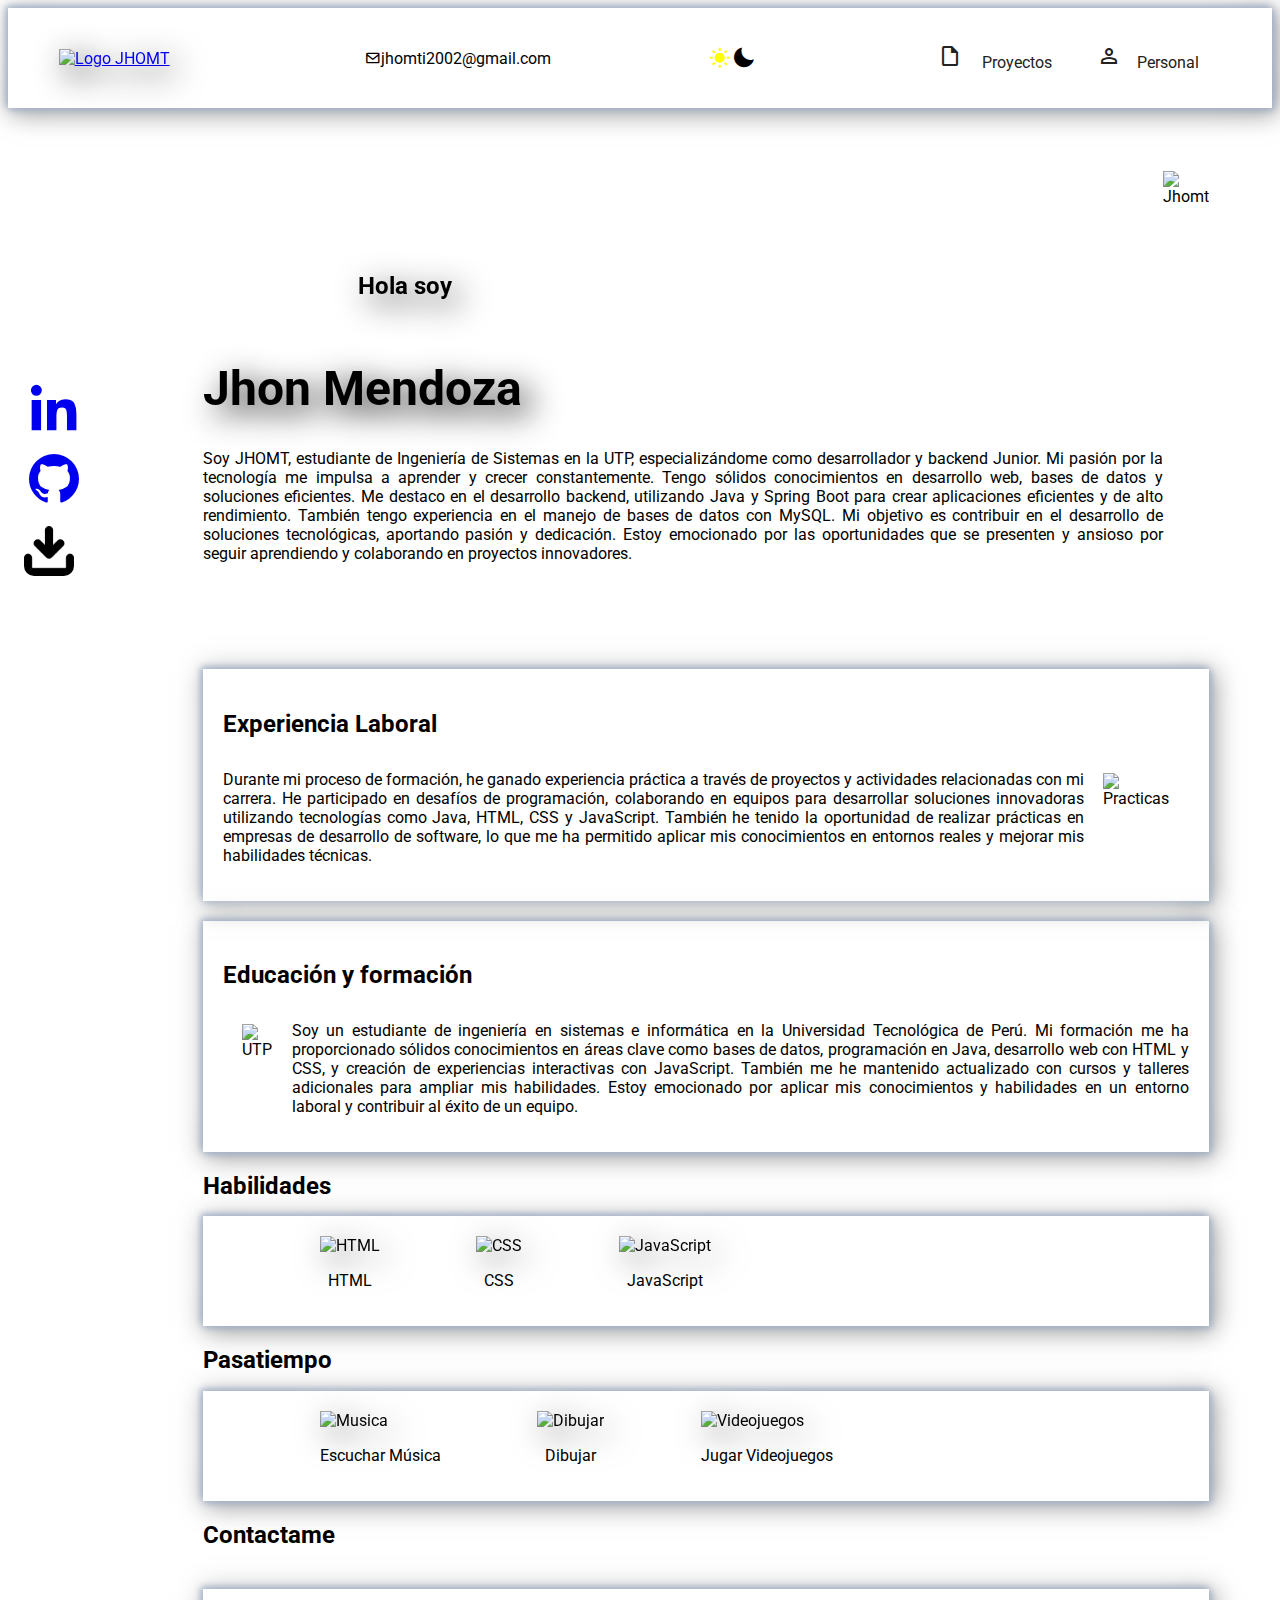
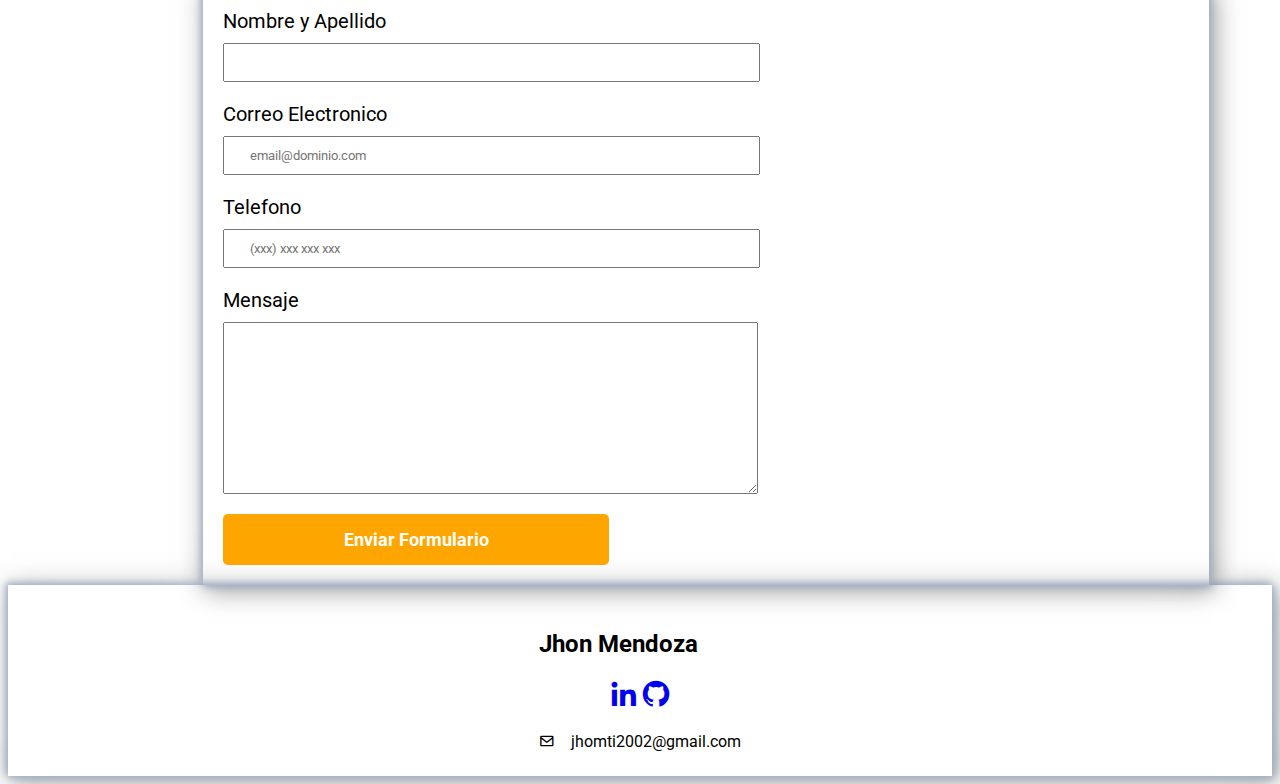
==== Personal.html @ 71b66d08 "mejor boton descarga" ====
<!DOCTYPE html>
<html lang="es">
<head>
    <meta charset="UTF-8">
    <meta http-equiv="X-UA-Compatible" content="IE=edge">
    <meta name="viewport" content="width=device-width, initial-scale=1.0">
    <link rel="stylesheet" href="https://fonts.googleapis.com/css2?family=Material+Symbols+Outlined:opsz,wght,FILL,GRAD@20..48,100..700,0..1,-50..200" />
    <link href='https://unpkg.com/boxicons@2.1.4/css/boxicons.min.css' rel='stylesheet'>
    <link rel="preconnect" href="https://fonts.googleapis.com">
    <link rel="preconnect" href="https://fonts.googleapis.com">
    <link rel="preconnect" href="https://fonts.gstatic.com" crossorigin>
    <link href="https://fonts.googleapis.com/css2?family=Cormorant+Garamond:ital,wght@1,300&family=Dosis:wght@200&family=Foldit&family=Lemonada:wght@300&family=Luxurious+Script&family=Monoton&family=Montez&family=Montserrat:wght@100&family=Nixie+One&family=Nosifer&family=Shrikhand&family=Yeseva+One&display=swap" rel="stylesheet">    <link rel="stylesheet" href="style.css">
    <link rel="stylesheet" href="https://fonts.googleapis.com/css2?family=Material+Symbols+Outlined:opsz,wght,FILL,GRAD@20..48,100..700,0..1,-50..200" />
    <link rel="preconnect" href="https://fonts.googleapis.com">
<link rel="preconnect" href="https://fonts.gstatic.com" crossorigin>
<link href="https://fonts.googleapis.com/css2?family=Roboto:wght@100;300&display=swap" rel="stylesheet">
<link rel="stylesheet" href="estilo.css">
    <title>Informacion personal</title>
</head>
<body>
    <header>
            <nav class="logo_portafolio">
                <a href="index.html"><img src="Imagenes/logo.png" alt="Logo JHOMT" class="logo_principal"></a>
            </nav>
            <nav class="correo_personal">
                <i class='bx bx-envelope'></i>
                <a href="mailto:jhomti2002@gmail.com" class="correo_link">
                    jhomti2002@gmail.com</a>
            </nav>
            <nav class="modo">
                <i class='bx bxs-sun' id="sun"></i>
                <i class='bx bxs-moon active' id="moon"></i>
            </nav>
            <nav class="iconos_iformacion">
                <a href="Proyectos.html" class="proyectos"><p><span class="material-symbols-outlined icono">draft</span> Proyectos</p></a>
                <a href="Personal.html" class="personal">
                        <p><span class="material-symbols-outlined icono">
                        person
                        </span>Personal</p>
                </a>
            </nav>
    </header>
    <main>
        <section class="container1">
            <a href="https://www.linkedin.com/in/jhomt"><i class='bx bxl-linkedin'></i></a>
            <a href="https://github.com/JHOMT"><i class='bx bxl-github' ></i></a>
            <a href="archivos\Curriculum JHON MENDOZA.pdf" download class="descargarCV">
                <img src="Iconos/bandeja-de-descarga.png" alt="descargarCV"  class="descargarCV">
              </a>
        </section>
        <section class="personal1">
            <section class="informacion_entrada">
                <div class="quien_soy">
                    <div class="comment" id="comment">
                        <div class="comment-content">
                            <h2>Hola soy</h2>
                        </div>
                        <div class="comment-triangle"></div>
                    </div>
                    <h1>Jhon Mendoza</h1>
                    <p>
                        Soy JHOMT, estudiante de Ingeniería de Sistemas en la UTP, especializándome como desarrollador y backend Junior. Mi pasión por la tecnología me impulsa a aprender y crecer constantemente. Tengo sólidos conocimientos en desarrollo web, bases de datos y soluciones eficientes. Me destaco en el desarrollo backend, utilizando Java y Spring Boot para crear aplicaciones eficientes y de alto rendimiento. También tengo experiencia en el manejo de bases de datos con MySQL. Mi objetivo es contribuir en el desarrollo de soluciones tecnológicas, aportando pasión y dedicación. Estoy emocionado por las oportunidades que se presenten y ansioso por seguir aprendiendo y colaborando en proyectos innovadores.</p>
                </div>
                <img src="Imagenes/jhomt.png" alt="Jhomt" class="imagen_informacion">
            </section>
            <div class="experiencia">
                <h1>Experiencia Laboral</h1>
                <div class="divExperiencia">
                    <p>Durante mi proceso de formación, he ganado experiencia práctica a través de proyectos y actividades relacionadas con mi carrera. He participado en desafíos de programación, colaborando en equipos para desarrollar soluciones innovadoras utilizando tecnologías como Java, HTML, CSS y JavaScript. También he tenido la oportunidad de realizar prácticas en empresas de desarrollo de software, lo que me ha permitido aplicar mis conocimientos en entornos reales y mejorar mis habilidades técnicas.</p>
                    <img src="Imagenes/R.png" alt="Practicas" class="fotoFormacion">
                </div>
                
            </div>
            <div class="formacion">
                <h1>Educación y formación</h1>
                <div class="divFormacion">
                    <img src="Imagenes/utp.jpg" alt="UTP" class="fotoFormacion">
                    <p>Soy un estudiante de ingeniería en sistemas e informática en la Universidad Tecnológica de Perú. Mi formación me ha proporcionado sólidos conocimientos en áreas clave como bases de datos, programación en Java, desarrollo web con HTML y CSS, y creación de experiencias interactivas con JavaScript. También me he mantenido actualizado con cursos y talleres adicionales para ampliar mis habilidades. Estoy emocionado por aplicar mis conocimientos y habilidades en un entorno laboral y contribuir al éxito de un equipo.</p>
                
                </div>
                
            </div>
            <div class="habilidadI">
                <h1>Habilidades</h1>
                <div class="divhabilidad">
                    <div class="Lenguage">
                        <img src="Iconos/html.png" alt="HTML" class="logos">
                        <p>HTML</p>
                    </div>
                    <div class="Lenguage">
                        <img src="Iconos/css-3.png" alt="CSS" class="logos">
                        <p>CSS</p>
                    </div>
                    <div class="Lenguage">
                        <img src="Iconos/js.png" alt="JavaScript" class="logos">
                        <p>JavaScript</p>
                    </div>
                </div>
            </div>
            <div class="pasatiempos">
                <h1>Pasatiempo</h1>
                <div class="pasatiempoIconos">
                    <div class="Lenguage">
                        <img src="Iconos/musica.png" alt="Musica" class="logos">
                        <p>Escuchar Música</p>
                    </div>
                    <div class="Lenguage">
                        <img src="Iconos/paleta-de-color.png" alt="Dibujar" class="logos">
                        <p>Dibujar</p>
                    </div>
                    <div class="Lenguage">
                        <img src="Iconos/controlador-de-videojuegos.png" alt="Videojuegos" class="logos">
                        <p>Jugar Videojuegos</p>
                    </div>
                </div>
            </div>
            <div>
                <div class="formulario">
                    <h1>Contactame</h1>
                    <form> 
                        <label for="nombreapellido">Nombre y Apellido</label>
                        <input type="text" id="nombreapellido" class="input-padron" required> 
            
                        <label for="correoelectronico">Correo Electronico</label>
                        <input type="email" id="correoelectronico" class="input-padron" required placeholder="email@dominio.com">
            
                        <label for="telefono">Telefono</label>
                        <input type="tel" id="telefono" class="input-padron" required placeholder="(xxx) xxx xxx xxx">
            
                        <label for="mesaje">Mensaje</label>
                        <textarea name="" id="" cols="70" rows="10" id="mesaje" class="input-padron"></textarea required>
            
                        <input type="submit" value="Enviar Formulario" class="enviar">
                    </form>
                </div>
            </div>
        </section>
    </main>
    <footer>
        <div class="footer">
            <h2>Jhon Mendoza</h2>
            <div class="iconos_footer">
                <a href="https://www.linkedin.com/in/jhomt"><i class='bx bxl-linkedin'></i></a>
                <a href="https://github.com/JHOMT"><i class='bx bxl-github' ></i></a>
            </div>
            <div class="correo_personal_footer">
                <i class='bx bx-envelope'></i>
                <a href="mailto:jhomti2002@gmail.com" class="correo_link">
                    jhomti2002@gmail.com</a>
            </div>
        </div>
        </footer>
        <script src="main.js"></script>
</body>
</html>
---- estilo.css ----
*{
    font-family: 'Roboto', sans-serif;
}
:root {
    --fondo-claro: #eef3fa;
    --background-claro: #e0e5ec;
    --gray-claro: #797d7f;
    --color-texto-claro: #000;
  
    --fondo-oscuro: #222222;
    --background-oscuro: #333333;
    --gray-oscuro: #999999;
    --color-texto-oscuro: #fff;

  }

  body {
    background-color: var(--fondo);
    color: var(--color-texto-claro);
  }
  
header{
    display: flex;
    padding: 20px;
    background-color: var(--background);
    justify-content: center;
    align-items: center;
    box-shadow: 2px 2px 7px rgb(163, 177, 198), -2px -2px 7px rgb(163, 177, 198),
    -8px -8px 50px rgba(255, 255, 255, 0.8), 3px 3px 25px rgba(0, 0, 0, 0.6);
}
.logo_portafolio{
    height: 10%;
    width: 10%;
}
.logo_principal{
    height: 60px;
    width: auto;
    filter: drop-shadow(9px 9px 16px rgba(14, 14, 15, 6)) drop-shadow(-9px -9px 16px rgba(255, 255, 255, 0.5));
}
.correo_personal{
    text-decoration: none;
    list-style: none;
    display: flex;
    height: 100%;
    width: 30%;
    
}
.correo_personal .bx{
    margin: auto;
    margin-left: 50%;
}
.correo_link, .bx {
    color: var(--color-texto);
    text-decoration: none;
    transition: color 0.3s ease-in-out;
  }
  
  .correo_link:hover , .bx:hover {
    color: var(--color-texto-hover);
  }
  
.modo{
    text-align: center;
    display: flex;
    width: 30%;
    justify-content: center;
    align-items: center;
    height: 100%;
    font-size: 200%;
}
.modo .bx {
    font-size: 24px;
    cursor: pointer;
  }
  
.modo .bx.bxs-sun {
    color: yellow;
}
  
  .modo .bx.bxs-moon {
    color: #000;
  }

  
  body.fondo-oscuro {
    --fondo: var(--fondo-oscuro);
    --fondo-contenedor: var(--fondo-claro);
    --background: var(--background-oscuro);
    --gray: var(--gray-oscuro);
    --color-texto: var(--color-texto-oscuro);
    color: var(--color-texto-oscuro);
}
  
  body.fondo-claro {
    --fondo: var(--fondo-claro);
    --fondo-contenedor: var(--fondo-oscuro);
    --background: var(--background-claro);
    --gray: var(--gray-claro);
    --color-texto: var(--color-texto-claro);
    color: var(--color-texto-claro);
  }
.iconos_iformacion{
    width: 25%;
    height: 100%;
    display: flex;
    justify-content: center;
    align-items: center;
}
.personal{
    text-decoration: none;
    color: var(--fondo-oscuro);
    margin: auto;
}
.proyectos{
    text-decoration: none;
    margin-right: 4px;
    color: var(--fondo-oscuro);
    margin: auto;
}
p a{
    display: flex;
    margin-right: 3rem;
    margin: auto;
}
.iconos_iformacion span{
    justify-content: center;
    align-items: center;
}
.iconos_iformacion .material-symbols-outlined{
    margin-right: 1rem;
}
main{
    display: flex;
}
.container1{
    align-items: center;
    justify-content: center;
    display: flexbox;
    width: 10%;
    font-size: 60px;
    padding-top: 30vh;
    margin-left: 1rem;
}
.bx{
    color: var(--fondo-contenedor);
}
.descargarCV{
    background-color: var(--fondo-contenedor);
    cursor: pointer;
    justify-content: center;
    height: 50px;
    border-radius: 10px;
}
.container2{
    display: block;
    padding-left: 5%;
}
.informacion_entrada{
    display: flex;
    height: 25%;
    justify-content: center;
    align-items: center;
    
}
.quien_soy {
    animation: initialAnimation 2s ease-in-out;
  }
  
  @keyframes initialAnimation {
    0% {
      opacity: 0;
    }
    100% {
      opacity: 1;
    }
  }
  .comment {
    position: relative;
    width: 40%;
    padding: 10px;
    background-color: var(--fondo-contenedor);
    border-radius: 5px;
    color: var(--background);
    animation: initialAnimation 4s ease-in-out;
  }
  
  .comment-content {
    margin-bottom: 10px;
    align-items: center;
    display: flex;
    justify-content: center;
    filter: drop-shadow(9px 9px 16px rgba(14, 14, 15, 6)) drop-shadow(-9px -9px 16px rgba(255, 255, 255, 0.5));
  }
  
.comment-triangle {
  position: absolute;
  top: 100%;
  left: 50%;
  transform: translateX(-50%);
  height: 0;
  border-left: 10px solid transparent;
  border-right: 10px solid transparent;
  filter: drop-shadow(9px 9px 16px rgba(14, 14, 15, 6)) drop-shadow(-9px -9px 16px rgba(255, 255, 255, 0.5));
  border-top: 10px solid var(--fondo-contenedor);
}


    h1 {
    margin-top: 20px;
    font-size: 24px;
    color: var(--color-titulo);
  }
  
  p {
    font-size: 16px;
    color: var(--color-texto);
  }
  
.quien_soy h1{
    font-size: 300%;
    filter: drop-shadow(9px 9px 16px rgba(14, 14, 15, 6)) drop-shadow(-9px -9px 16px rgba(255, 255, 255, 0.5));
}
.parrafoC2{
    text-align:  justify;
    justify-content: center;
    align-items: center;
}
.imagen_informacion{
    height: 100%;
}
.imagen_informacion img{
    height: 100%;
    top: -5px;
    bottom: -5px;
    left: -5px;
    right: -5px;
    z-index: -1;
    filter: drop-shadow(9px 9px 16px rgba(14, 14, 15, 0.6)) drop-shadow(-9px -9px 16px rgba(255, 255, 255, 0.5));
}
.habilidades{
    display: block;
    width: 93%;
    height: 27%;
    padding: 3%;
    box-shadow: 2px 2px 7px rgb(163, 177, 198), -2px -2px 7px rgb(163, 177, 198),
    -8px -8px 50px rgba(255, 255, 255, 0.8), 3px 3px 25px rgba(0, 0, 0, 0.6);
}
.titulo_habilidades{
    font-size: 200%;
    margin-left: 3% ;
    filter: drop-shadow(9px 9px 16px rgba(14, 14, 15, 10)) drop-shadow(-9px -9px 16px rgba(255, 255, 255, 0.5));
}
.habilidades_2{
    display: flex;
    margin: 2%;
    width: 97%;
    height: 70%;
    align-items: center;
    justify-content: center;
    text-align: center;
}
.habiliades_img{
    height: 100%;
}
.habiliades_img img{
    height: 100%;
    filter: drop-shadow(9px 9px 16px rgba(14, 14, 15, 8)) drop-shadow(-9px -9px 16px rgba(255, 255, 255, 0.5));
}
.informacion_personal{
    width: 100%;
    display: flex;
    justify-content: center;
    align-items: center;
}
.informacion_vida{
    width: 60%;
    height: 80%;
    display: flex;
    justify-content: center;
    align-items: center;
    box-shadow: 2px 2px 7px rgb(163, 177, 198), -2px -2px 7px rgb(163, 177, 198),
    -8px -8px 50px rgba(255, 255, 255, 0.8), 3px 3px 25px rgba(0, 0, 0, 0.6);
    margin: 20px;
    border-radius: 24px;
    border: 0px solid #000;
    padding: 3%;
}
.informacion_imagen{
    width: 30%;
}

.informacion{
    height: 100%;
    margin: 2%;
    font-size: 50%;
    justify-content: center;
}
.proyectos{
    display: block;
}
.proyectos2{
    width: 78%;
    overflow-y: auto;
    height: 50vh;
    display: flex;
    justify-content: space-between;
    box-shadow: 2px 2px 7px rgb(163, 177, 198), -2px -2px 7px rgb(163, 177, 198),
    -8px -8px 50px rgba(255, 255, 255, 0.8), 3px 3px 25px rgba(0, 0, 0, 0.6);
}
.proyectos h1{
    font-size: 200%;
    font-weight: bold;
    filter: drop-shadow(9px 9px 16px rgba(14, 14, 15, 7)) drop-shadow(-9px -9px 16px rgba(255, 255, 255, 0.5));
}
.contenedor_proyectos{
    flex-basis: calc(50% - 10px);
    margin-bottom: 20px;
    margin-right: 20px;
}
.imagenes_proyectos{
    margin-bottom: 10px;
}
.proyectos2 img {
    width: 100%;
    border-radius: 5px;
}
footer{
    margin-top: 3%;
    display: flex;
    padding: 2%;
    justify-content: center;
    align-items: center;
    box-shadow: 2px 2px 7px rgb(163, 177, 198), -2px -2px 7px rgb(163, 177, 198),
    -8px -8px 50px rgba(255, 255, 255, 0.8), 3px 3px 25px rgba(0, 0, 0, 0.6);
}
.footer{
    display: block;
}
.iconos_footer{
    display: flex;
    justify-content: center;
    font-size: 200%;
}
.correo_personal_footer{
    margin-top: 1rem;
    display: flex;
}
.correo_personal_footer .bx{
    margin: auto;
    margin-right: 1rem;
}
/* Personal*/
.personal1{
    width: 87%;
    padding: 5%;
}
.habilidad1{
    display: block;
    align-items: center;
    justify-content: center;
    box-shadow: 2px 2px 7px rgb(163, 177, 198), -2px -2px 7px rgb(163, 177, 198),
    -8px -8px 50px rgba(255, 255, 255, 0.8), 3px 3px 25px rgba(0, 0, 0, 0.6);
}
.divhabilidad{
    height: 10%;
    display: flex;
    box-shadow: 2px 2px 7px rgb(163, 177, 198), -2px -2px 7px rgb(163, 177, 198),
    -8px -8px 50px rgba(255, 255, 255, 0.8), 3px 3px 25px rgba(0, 0, 0, 0.6);
    padding: 2%;
}
.Lenguage{
    align-items: center;
    justify-content: center;
    display: block;
    text-align: justify;
    margin-left: 10%;
}
.Lenguage p{
    text-align: center;
}
.pasatiempoIconos{
    display: flex;
    box-shadow: 2px 2px 7px rgb(163, 177, 198), -2px -2px 7px rgb(163, 177, 198),
    -8px -8px 50px rgba(255, 255, 255, 0.8), 3px 3px 25px rgba(0, 0, 0, 0.6);
    padding: 2%;
}
.logos{
    height: 100px;
    filter: drop-shadow(9px 9px 16px rgba(14, 14, 15, 0.6)) drop-shadow(-9px -9px 16px rgba(255, 255, 255, 0.5));
}
form{
    margin: 40px 0;
    box-shadow: 2px 2px 7px rgb(163, 177, 198), -2px -2px 7px rgb(163, 177, 198),
    -8px -8px 50px rgba(255, 255, 255, 0.8), 3px 3px 25px rgba(0, 0, 0, 0.6);
    padding: 2%;
}
form label, form legend{
    display: block;
    font-size: 20px;
    margin: 0 0 10px;
}
.input-padron{
    display: block;
    margin: 0 0 20px;
    padding: 10px 25px;
    width: 50%;
}
.checkbox{
    margin: 20px 0;
}
.enviar{
    width: 40%;
    padding: 15px 0;
    font-size: 18px;
    font-weight: bold;
    color: white;
    background: orange;
    border: none;
    border-radius: 5px;
    transition: 1s all;
    cursor: pointer;
}
.enviar:hover{
    background: darkorange;
    transform: scale(1,1.2);
}
.fotoFormacion{
    height: 70px;
    margin: 2%;
}
.formacion, .experiencia{
    display: block;
    box-shadow: 2px 2px 7px rgb(163, 177, 198), -2px -2px 7px rgb(163, 177, 198),
    -8px -8px 50px rgba(255, 255, 255, 0.8), 3px 3px 25px rgba(0, 0, 0, 0.6);
    padding: 2%;
    margin-top: 2%;
}
.divFormacion, .divExperiencia{
    display: flex;
}
/* Proyectos*/
.fotos{
    display: flex;
    box-shadow: 2px 2px 7px rgb(163, 177, 198), -2px -2px 7px rgb(163, 177, 198),
    -8px -8px 50px rgba(255, 255, 255, 0.8), 3px 3px 25px rgba(0, 0, 0, 0.6);
    padding: 2%;
}
.Frontend h1, .backend h1{
    margin: 5%;
}
.divProyeto{
    width: auto;
    height: auto;
    margin-right: 5%;
    text-align: center;
    justify-content: center;
    border: 2px solid black;
    border-radius: 10px;
    padding: 10px;
}
.divProyeto:hover{
    background-color: rgba(255, 0, 0, 0.267);
}
p{
    text-align: justify;
    text-justify: inter-word;
}
.fotos div{
    width: 100%;
}
.fotoproyecto{
    width: 70%;
}

@media screen and (max-width: 680px) { 
    * {
        box-sizing: border-box;
        margin: 0;
        padding: 0;
    }
    .container2,
    .informacion_entrada,
    .habilidades,
    .informacion_personal,
    .proyectos,
    .habilidades_2,
    .habiliades_img,
    .contenedor_proyectos {
        display: flex;
        flex-direction: column;
        font-size: 10px;
    } 
    header{
        width: 100%;
        font-size: 2px;
        margin: 0;
        display: flex;
    }
    .logo_principal{
        height: 35px;
    }
    .correo_personal{
        text-decoration: none;
        list-style: none;
        display: flex;
        font-size: 1px;
        width: 200px;
        margin-left: 2%;
    }
    .correo_personal .bx, .correo_personal a{
        margin: auto;
        font-size: 10px;
    }
    #sun, #moon{
        font-size: 12px;
    }
    .iconos_iformacion{
        width: 200px;
        margin: auto;
    }
    .personal{
        display: flex;
        font-size: 5px;
    }
    .personal1{
        display: block;
    }
    .proyectos{
        font-size: 5px;
    }
    a p{
        display: flex;
        font-size: 6px;
        margin-right: 0px;
    }
    p span{
        margin-right: 0px;
    }
    .icono{
        font-size: 10px;
        margin-right: 0px;
    }
    body {
        display: flex;
        flex-direction: column;
        min-height: 100vh;
    }
      
      .container1,
      .container2 {
        width: 100%;
        max-width: 100%;
        padding: 10px;
      }
      .parrafoC2{
        text-align:  justify;
        justify-content: center;
        align-items: center;
    }
      .informacion_entrada,
      .habilidades,
      .informacion_personal,
      .proyectos {
        width: 100%;
      }
      
      .habilidades_2 {
        display: flex;
        flex-direction: column;
        gap: 20px;
      }
      
      .habiliades_img {
        width: 100%;
      }
      
      .informacion_vida {
        display: flex;
        flex-direction: column;
        gap: 20px;
      }
      
      .proyectos2 {
        display: flex;
        flex-wrap: wrap;
        justify-content: space-between;
        gap: 20px;
      }
      
      .contenedor_proyectos {
        flex-basis: calc(33.33% - 20px);
      }
      
      .iconos_footer {
        gap: 10px;
      }
      .container1{
        margin: 0px;
        width: 50px;height: auto;
    }
    .container2{
        width: 87%;
        height: 80%;
    }
    .informacion_entrada{
        height: 20%;
    }
    .quien_soy{
        margin-top: 0rem;
    }
    .comment{
        margin-top: 0px;
        width: auto;
    }

    .quien_soy h1{
        font-size: 30px;
        text-align: center;
    }
    .quien_soy p{
        font-size: 15px;
        margin-top: 3%;

    }
    .imagen_informacion {
        height: 300px;
    }
    .habilidades{
        font-size: 10px;
        padding: 5px;
        pointer-events: none;
        height: auto;

    }
    .backend p, .frotend p{
        font-size: 10px;
        pointer-events: auto;
    }
    .backend h2, .frotend h2{
        text-align: center;
        margin-bottom: 2%;
        margin-top: 5%;
    }
    .habiliades_img{
        height: 50%;
        justify-content: center;
        align-items: center;
    }
    .habiliades_img img{
        height: auto;
        width: 60%;
    }
    .informacion_vida{
        width: 95%;
        height: auto;
    }
    .personalInfo{
        font-size: 250%;
    }
      .logo_principal,
      .bx {
        font-size: 20px;
      }
    .proyectos{
        margin-top: 0px;
        height: auto;
    }
    .proyectos h1{
        font-size:40px;
        margin-bottom: 2%;
        text-align: center;
    }
    .proyectos2{
        width: 100%;
        height: 100px;
        padding-left: 10%;
    }
    .imagenes_proyectos img{
        width:250px;
    }
    footer{
        margin-top: 0px;
    }
    .divhabilidad, .pasatiempoIconos{
        display: flex;
        justify-content: center;
        align-items: center;
    }
    .Lenguage{
        align-items: center;
        justify-content: center;
        text-align: center;
        margin-top: 5%;
    }
    .logos{
        height: 20px;
    }
    .enviar{
        width: 100%;
    }
    .input-padron{
        width: 100%;
    }
    /*proyectos */
    .fotos{
        display: block;
        align-items: center;
        justify-content: center;
    }
    .divProyeto{
        margin-top: 7%;
    }
    .experiencia, .formacion{
        display: block;
        align-items: center;
    }
    .divExperiencia, .divFormacion{
        display: block;
        align-items: center;
        justify-content: center;
    }
    .personal1{
        height: 80%;
    }
    .imagenInformacion{
        height: 15%;
    }
    .descargarCV{
        height: 10;
        cursor: pointer;
        height: 1%;
    }
}
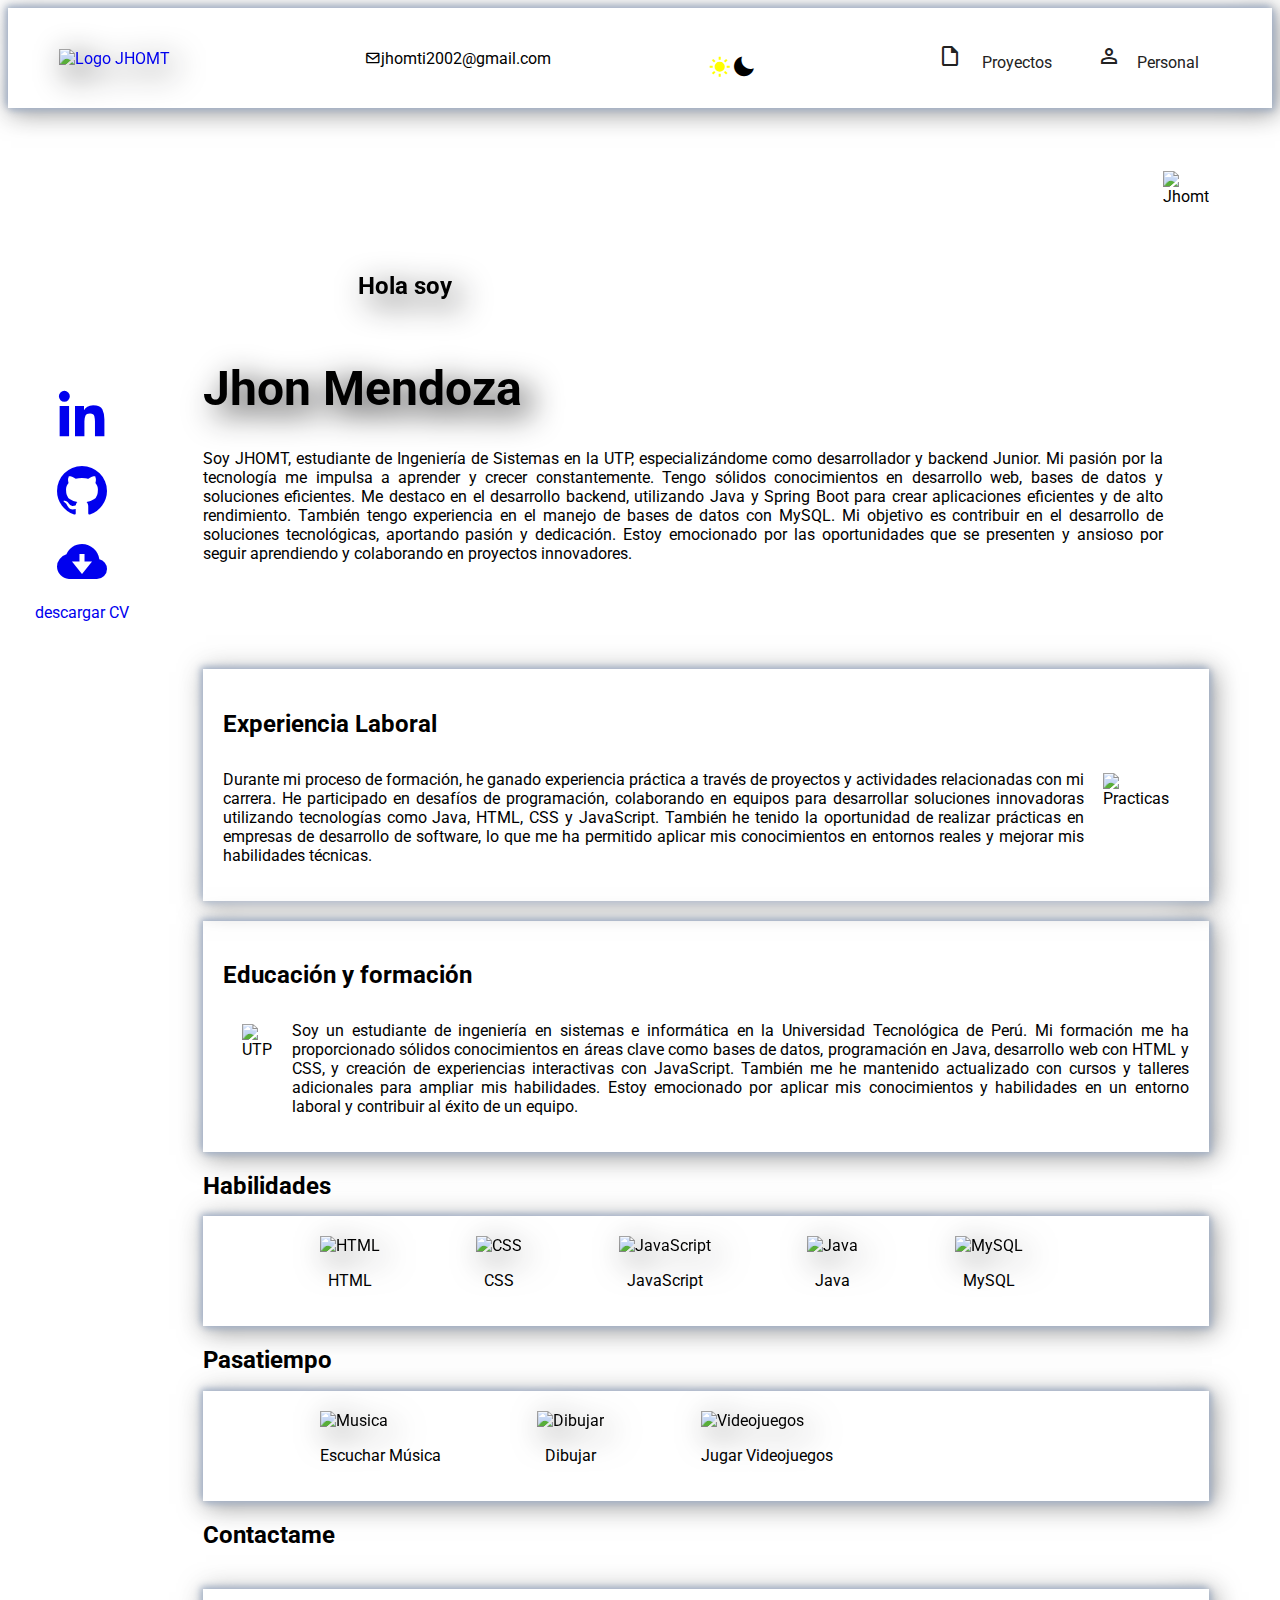
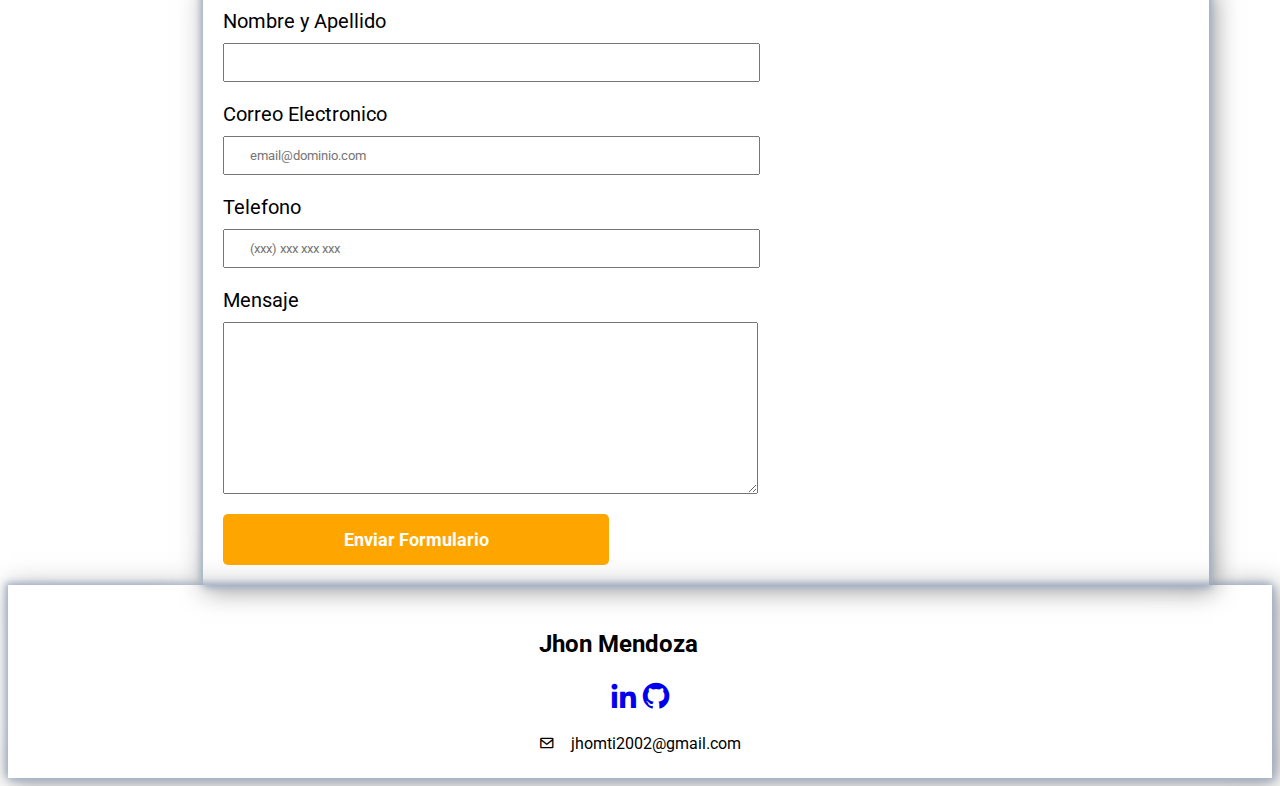
==== commit e2bf10ad: ".ordenamiento de coodigo y mejoramiento de botones" ====
--- a/Personal.html
+++ b/Personal.html
@@ -24,8 +24,7 @@
             </nav>
             <nav class="correo_personal">
                 <i class='bx bx-envelope'></i>
-                <a href="mailto:jhomti2002@gmail.com" class="correo_link">
-                    jhomti2002@gmail.com</a>
+                <a href="mailto:jhomti2002@gmail.com" class="correo_link">jhomti2002@gmail.com</a>
             </nav>
             <nav class="modo">
                 <i class='bx bxs-sun' id="sun"></i>
@@ -44,9 +43,12 @@
         <section class="container1">
             <a href="https://www.linkedin.com/in/jhomt"><i class='bx bxl-linkedin'></i></a>
             <a href="https://github.com/JHOMT"><i class='bx bxl-github' ></i></a>
-            <a href="archivos\Curriculum JHON MENDOZA.pdf" download class="descargarCV">
-                <img src="Iconos/bandeja-de-descarga.png" alt="descargarCV"  class="descargarCV">
-              </a>
+            <a href="archivos\Curriculum JHON MENDOZA.pdf" download>
+                <div class="cv">
+                    <i class='bx bxs-cloud-download' ></i>
+                    <p>descargar CV</p>
+                </div>
+            </a>
         </section>
         <section class="personal1">
             <section class="informacion_entrada">
@@ -76,9 +78,7 @@
                 <div class="divFormacion">
                     <img src="Imagenes/utp.jpg" alt="UTP" class="fotoFormacion">
                     <p>Soy un estudiante de ingeniería en sistemas e informática en la Universidad Tecnológica de Perú. Mi formación me ha proporcionado sólidos conocimientos en áreas clave como bases de datos, programación en Java, desarrollo web con HTML y CSS, y creación de experiencias interactivas con JavaScript. También me he mantenido actualizado con cursos y talleres adicionales para ampliar mis habilidades. Estoy emocionado por aplicar mis conocimientos y habilidades en un entorno laboral y contribuir al éxito de un equipo.</p>
-                
                 </div>
-                
             </div>
             <div class="habilidadI">
                 <h1>Habilidades</h1>
@@ -94,6 +94,14 @@
                     <div class="Lenguage">
                         <img src="Iconos/js.png" alt="JavaScript" class="logos">
                         <p>JavaScript</p>
+                    </div>
+                    <div class="Lenguage">
+                        <img src="Iconos/java.png" alt="Java" class="logos">
+                        <p>Java</p>
+                    </div>
+                    <div class="Lenguage">
+                        <img src="Iconos/mysql.png" alt="MySQL" class="logos">
+                        <p>MySQL</p>
                     </div>
                 </div>
             </div>
@@ -119,17 +127,13 @@
                     <h1>Contactame</h1>
                     <form> 
                         <label for="nombreapellido">Nombre y Apellido</label>
-                        <input type="text" id="nombreapellido" class="input-padron" required> 
-            
+                        <input type="text" id="nombreapellido" class="input-padron" required>
                         <label for="correoelectronico">Correo Electronico</label>
                         <input type="email" id="correoelectronico" class="input-padron" required placeholder="email@dominio.com">
-            
                         <label for="telefono">Telefono</label>
                         <input type="tel" id="telefono" class="input-padron" required placeholder="(xxx) xxx xxx xxx">
-            
                         <label for="mesaje">Mensaje</label>
                         <textarea name="" id="" cols="70" rows="10" id="mesaje" class="input-padron"></textarea required>
-            
                         <input type="submit" value="Enviar Formulario" class="enviar">
                     </form>
                 </div>
--- a/estilo.css
+++ b/estilo.css
@@ -6,19 +6,15 @@
     --background-claro: #e0e5ec;
     --gray-claro: #797d7f;
     --color-texto-claro: #000;
-  
     --fondo-oscuro: #222222;
     --background-oscuro: #333333;
     --gray-oscuro: #999999;
     --color-texto-oscuro: #fff;
-
-  }
-
-  body {
+}
+body {
     background-color: var(--fondo);
     color: var(--color-texto-claro);
-  }
-  
+}
 header{
     display: flex;
     padding: 20px;
@@ -53,12 +49,10 @@
     color: var(--color-texto);
     text-decoration: none;
     transition: color 0.3s ease-in-out;
-  }
-  
-  .correo_link:hover , .bx:hover {
+} 
+.correo_link:hover , .bx:hover {
     color: var(--color-texto-hover);
-  }
-  
+}
 .modo{
     text-align: center;
     display: flex;
@@ -71,18 +65,14 @@
 .modo .bx {
     font-size: 24px;
     cursor: pointer;
-  }
-  
+}
 .modo .bx.bxs-sun {
     color: yellow;
 }
-  
-  .modo .bx.bxs-moon {
+.modo .bx.bxs-moon {
     color: #000;
-  }
-
-  
-  body.fondo-oscuro {
+}
+body.fondo-oscuro {
     --fondo: var(--fondo-oscuro);
     --fondo-contenedor: var(--fondo-claro);
     --background: var(--background-oscuro);
@@ -90,15 +80,14 @@
     --color-texto: var(--color-texto-oscuro);
     color: var(--color-texto-oscuro);
 }
-  
-  body.fondo-claro {
+body.fondo-claro {
     --fondo: var(--fondo-claro);
     --fondo-contenedor: var(--fondo-oscuro);
     --background: var(--background-claro);
     --gray: var(--gray-claro);
     --color-texto: var(--color-texto-claro);
     color: var(--color-texto-claro);
-  }
+}
 .iconos_iformacion{
     width: 25%;
     height: 100%;
@@ -140,16 +129,28 @@
     font-size: 60px;
     padding-top: 30vh;
     margin-left: 1rem;
+    text-align: center;
 }
 .bx{
     color: var(--fondo-contenedor);
-}
-.descargarCV{
-    background-color: var(--fondo-contenedor);
-    cursor: pointer;
-    justify-content: center;
-    height: 50px;
-    border-radius: 10px;
+    margin-top: 5%;
+    margin-bottom: 0px;
+    text-align: justify;
+}
+.cv {
+    text-align: center;
+    justify-content: center;
+    align-items: center;
+    text-decoration: none;
+}
+a{
+    text-decoration: none;
+}
+.cv p, .cv i{
+    text-align: center;
+    margin-top: 0px;
+    margin-bottom: 0px;
+    text-decoration: none;
 }
 .container2{
     display: block;
@@ -164,17 +165,16 @@
 }
 .quien_soy {
     animation: initialAnimation 2s ease-in-out;
-  }
-  
-  @keyframes initialAnimation {
+} 
+@keyframes initialAnimation {
     0% {
-      opacity: 0;
+          opacity: 0;
     }
     100% {
-      opacity: 1;
-    }
-  }
-  .comment {
+          opacity: 1;
+    }
+}
+.comment {
     position: relative;
     width: 40%;
     padding: 10px;
@@ -182,40 +182,34 @@
     border-radius: 5px;
     color: var(--background);
     animation: initialAnimation 4s ease-in-out;
-  }
-  
-  .comment-content {
+}
+.comment-content {
     margin-bottom: 10px;
     align-items: center;
     display: flex;
     justify-content: center;
     filter: drop-shadow(9px 9px 16px rgba(14, 14, 15, 6)) drop-shadow(-9px -9px 16px rgba(255, 255, 255, 0.5));
-  }
-  
+}
 .comment-triangle {
-  position: absolute;
-  top: 100%;
-  left: 50%;
-  transform: translateX(-50%);
-  height: 0;
-  border-left: 10px solid transparent;
-  border-right: 10px solid transparent;
-  filter: drop-shadow(9px 9px 16px rgba(14, 14, 15, 6)) drop-shadow(-9px -9px 16px rgba(255, 255, 255, 0.5));
-  border-top: 10px solid var(--fondo-contenedor);
-}
-
-
-    h1 {
+    position: absolute;
+    top: 100%;
+    left: 50%;
+    transform: translateX(-50%);
+    height: 0;
+    border-left: 10px solid transparent;
+    border-right: 10px solid transparent;
+    filter: drop-shadow(9px 9px 16px rgba(14, 14, 15, 6)) drop-shadow(-9px -9px 16px rgba(255, 255, 255, 0.5));
+    border-top: 10px solid var(--fondo-contenedor);
+}
+h1 {
     margin-top: 20px;
     font-size: 24px;
     color: var(--color-titulo);
-  }
-  
-  p {
+}
+p {
     font-size: 16px;
     color: var(--color-texto);
-  }
-  
+}
 .quien_soy h1{
     font-size: 300%;
     filter: drop-shadow(9px 9px 16px rgba(14, 14, 15, 6)) drop-shadow(-9px -9px 16px rgba(255, 255, 255, 0.5));
@@ -288,7 +282,6 @@
 .informacion_imagen{
     width: 30%;
 }
-
 .informacion{
     height: 100%;
     margin: 2%;
@@ -545,56 +538,49 @@
         flex-direction: column;
         min-height: 100vh;
     }
-      
-      .container1,
-      .container2 {
+    .container1,
+    .container2 {
         width: 100%;
         max-width: 100%;
         padding: 10px;
-      }
-      .parrafoC2{
+    }
+    .parrafoC2{
         text-align:  justify;
         justify-content: center;
         align-items: center;
     }
-      .informacion_entrada,
-      .habilidades,
-      .informacion_personal,
-      .proyectos {
+    .informacion_entrada,
+    .habilidades,
+    .informacion_personal,
+    .proyectos {
         width: 100%;
-      }
-      
-      .habilidades_2 {
+    }  
+    .habilidades_2 {
         display: flex;
         flex-direction: column;
         gap: 20px;
-      }
-      
-      .habiliades_img {
+    }  
+    .habiliades_img {
         width: 100%;
-      }
-      
-      .informacion_vida {
+    }
+    .informacion_vida {
         display: flex;
         flex-direction: column;
         gap: 20px;
-      }
-      
-      .proyectos2 {
+    } 
+    .proyectos2 {
         display: flex;
         flex-wrap: wrap;
         justify-content: space-between;
         gap: 20px;
-      }
-      
-      .contenedor_proyectos {
+    } 
+    .contenedor_proyectos {
         flex-basis: calc(33.33% - 20px);
-      }
-      
-      .iconos_footer {
+    }
+    .iconos_footer {
         gap: 10px;
-      }
-      .container1{
+    }
+    .container1{
         margin: 0px;
         width: 50px;height: auto;
     }
@@ -612,7 +598,6 @@
         margin-top: 0px;
         width: auto;
     }
-
     .quien_soy h1{
         font-size: 30px;
         text-align: center;
@@ -620,7 +605,6 @@
     .quien_soy p{
         font-size: 15px;
         margin-top: 3%;
-
     }
     .imagen_informacion {
         height: 300px;
@@ -630,7 +614,6 @@
         padding: 5px;
         pointer-events: none;
         height: auto;
-
     }
     .backend p, .frotend p{
         font-size: 10px;
@@ -657,10 +640,10 @@
     .personalInfo{
         font-size: 250%;
     }
-      .logo_principal,
-      .bx {
+    .logo_principal,
+    .bx {
         font-size: 20px;
-      }
+    }
     .proyectos{
         margin-top: 0px;
         height: auto;
@@ -691,9 +674,13 @@
         justify-content: center;
         text-align: center;
         margin-top: 5%;
+        margin: 4%;
     }
     .logos{
-        height: 20px;
+        height: 15px;
+    }
+    .Lenguage p{
+        font-size: 12px;
     }
     .enviar{
         width: 100%;
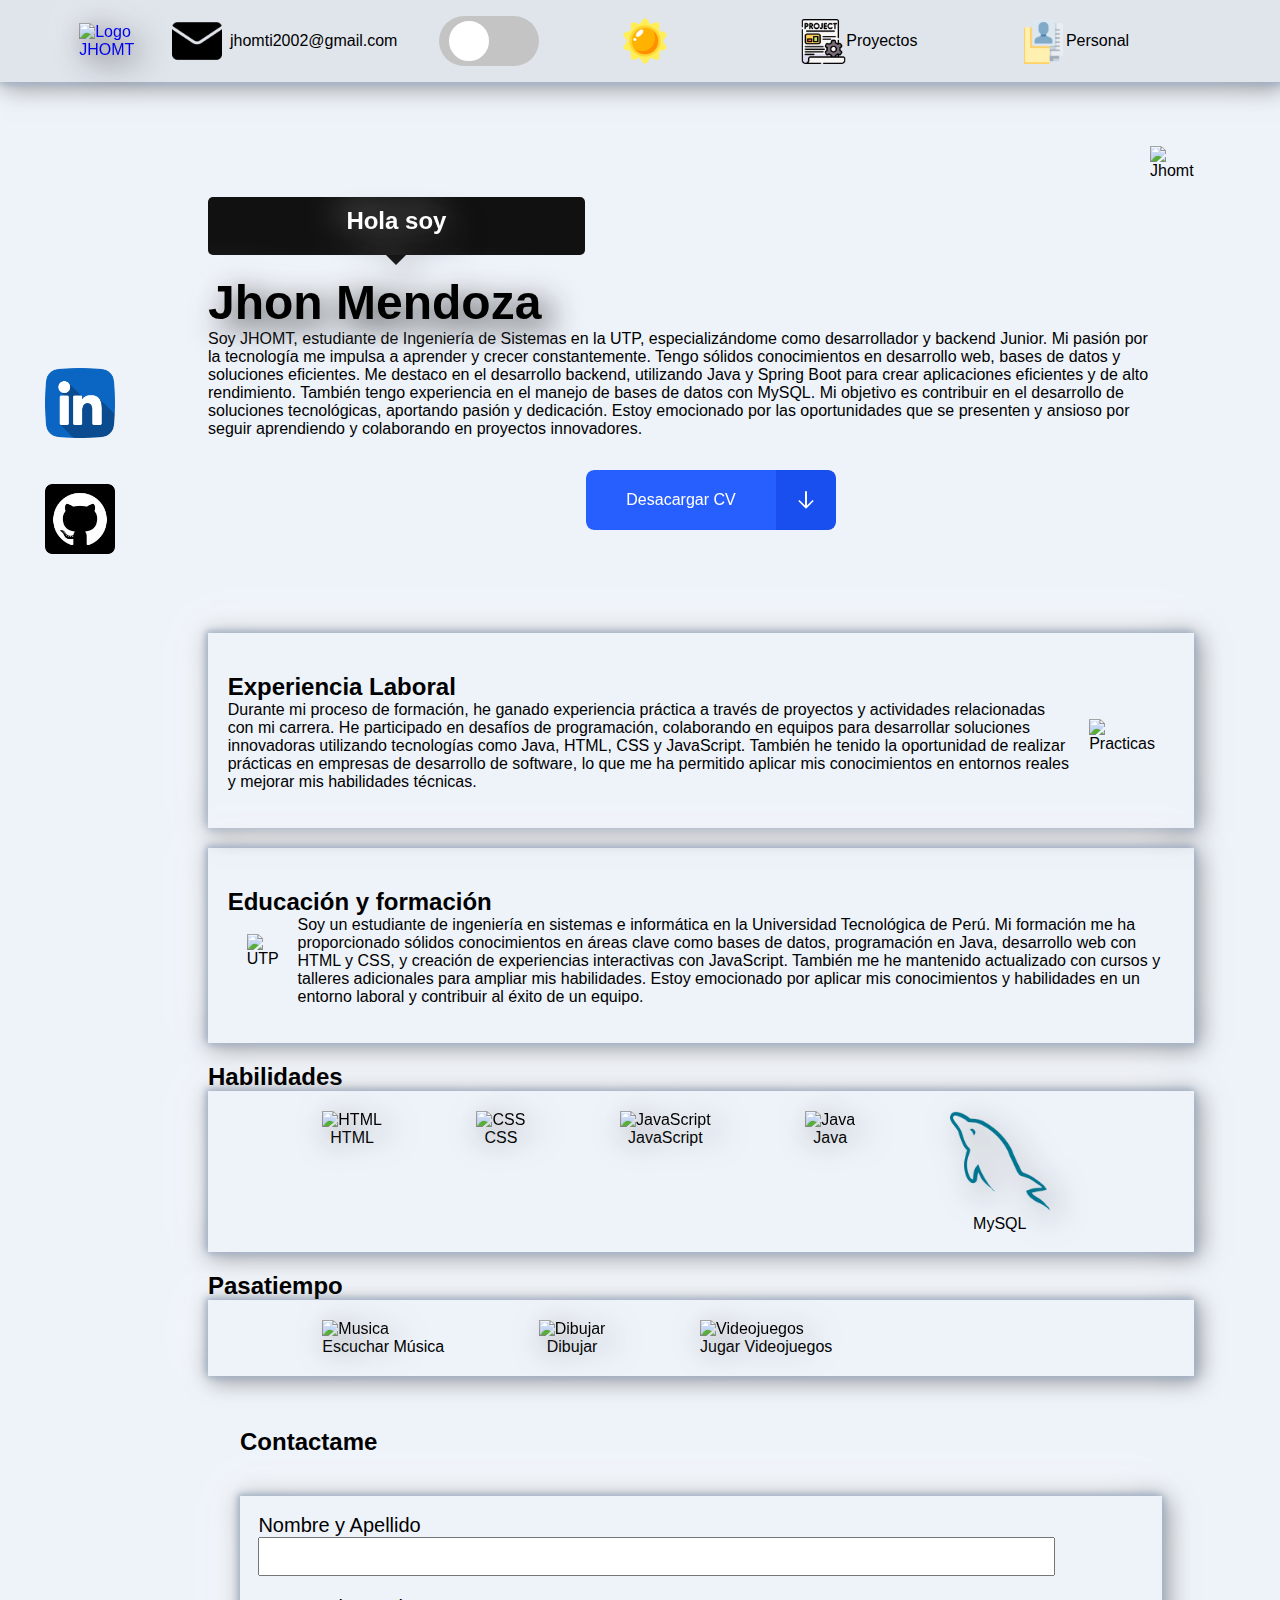
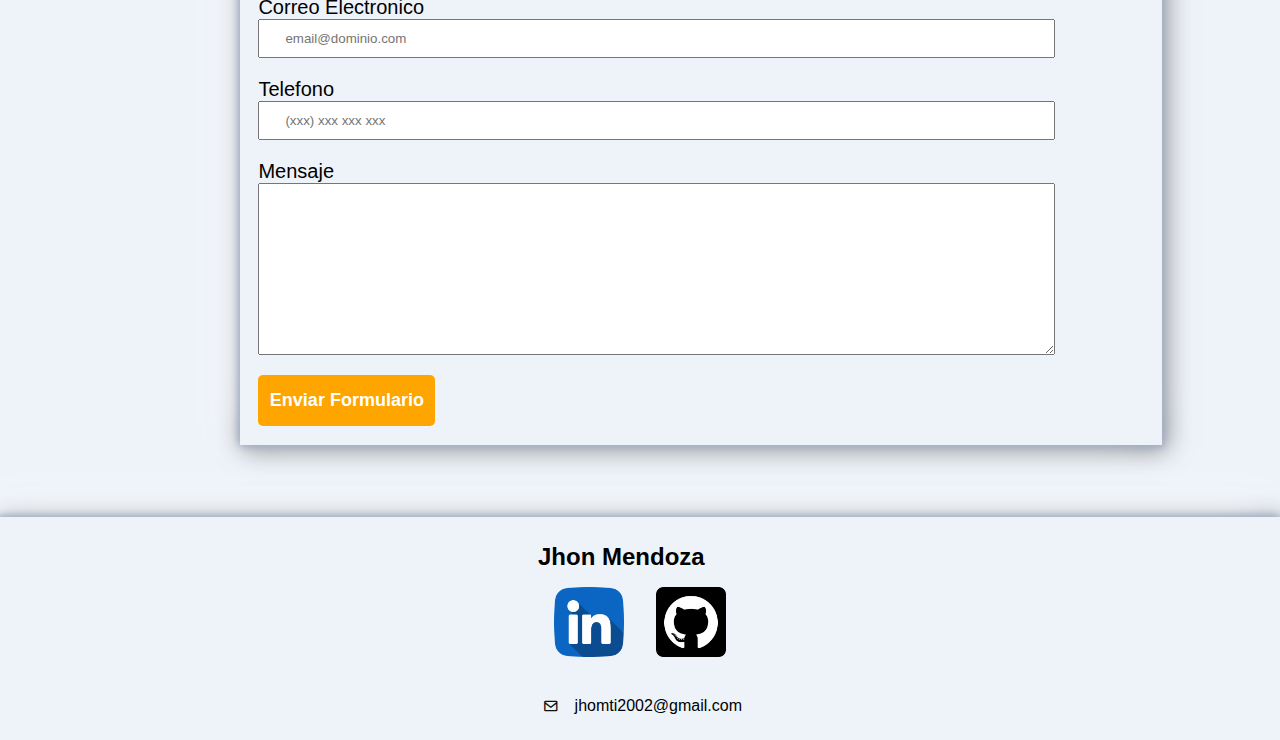
==== commit 814ce9af: "mejorado dark theme" ====
--- a/Personal.html
+++ b/Personal.html
@@ -1,5 +1,5 @@
 <!DOCTYPE html>
-<html lang="es">
+<html lang="es" data-theme="light">
 <head>
     <meta charset="UTF-8">
     <meta http-equiv="X-UA-Compatible" content="IE=edge">
@@ -12,43 +12,60 @@
     <link href="https://fonts.googleapis.com/css2?family=Cormorant+Garamond:ital,wght@1,300&family=Dosis:wght@200&family=Foldit&family=Lemonada:wght@300&family=Luxurious+Script&family=Monoton&family=Montez&family=Montserrat:wght@100&family=Nixie+One&family=Nosifer&family=Shrikhand&family=Yeseva+One&display=swap" rel="stylesheet">    <link rel="stylesheet" href="style.css">
     <link rel="stylesheet" href="https://fonts.googleapis.com/css2?family=Material+Symbols+Outlined:opsz,wght,FILL,GRAD@20..48,100..700,0..1,-50..200" />
     <link rel="preconnect" href="https://fonts.googleapis.com">
-<link rel="preconnect" href="https://fonts.gstatic.com" crossorigin>
-<link href="https://fonts.googleapis.com/css2?family=Roboto:wght@100;300&display=swap" rel="stylesheet">
-<link rel="stylesheet" href="estilo.css">
+    <link rel="preconnect" href="https://fonts.gstatic.com" crossorigin>
+    <link href="https://fonts.googleapis.com/css2?family=Roboto:wght@100;300&display=swap" rel="stylesheet">
+    <link rel="stylesheet" href="https://cdnjs.cloudflare.com/ajax/libs/meyer-reset/2.0/reset.min.css">
+    <link rel='stylesheet' href='https://fonts.googleapis.com/css?family=Roboto:400,500,700&amp;display=swap'><link rel="stylesheet" href="./style.css">    
+    <link rel="icon" href="Imagenes/logo.png">
+    <link rel="stylesheet" href="css/estilo.css">
+    <link rel="stylesheet" href="css/button.css">  
+    <link rel="stylesheet" href="css/personal.css">
     <title>Informacion personal</title>
+    <script>
+        const storageTheme = localStorage.getItem('theme');
+        const systemColorScheme = window.matchMedia('(prefers-color-scheme: dark)').matches ? 'dark' : 'light';
+        const newTheme = storageTheme ?? systemColorScheme;
+        document.documentElement.setAttribute('data-theme', newTheme);
+    </script>
 </head>
 <body>
     <header>
-            <nav class="logo_portafolio">
-                <a href="index.html"><img src="Imagenes/logo.png" alt="Logo JHOMT" class="logo_principal"></a>
-            </nav>
-            <nav class="correo_personal">
-                <i class='bx bx-envelope'></i>
-                <a href="mailto:jhomti2002@gmail.com" class="correo_link">jhomti2002@gmail.com</a>
-            </nav>
-            <nav class="modo">
-                <i class='bx bxs-sun' id="sun"></i>
-                <i class='bx bxs-moon active' id="moon"></i>
-            </nav>
-            <nav class="iconos_iformacion">
-                <a href="Proyectos.html" class="proyectos"><p><span class="material-symbols-outlined icono">draft</span> Proyectos</p></a>
+        <nav class="logo_portafolio">
+            <a href="index.html"><img src="Imagenes/logo.png" alt="Logo JHOMT" class="logo_principal"></a>
+        </nav>
+        <nav class="correo_personal">
+            <a href="mailto:jhomti2002@gmail.com" class="correo_link">
+                <img src="Iconos/email.png" alt="email" class="iconoHeader">
+                <p>jhomti2002@gmail.com</p>
+            </a>
+        </nav>
+        <nav class="modo">
+            <div class="main__switcher">
+                <input type="checkbox" class="main__check">
+                <div class="main__option"></div>
+            </div>
+            <img src="Iconos/soleado.png" alt="tema claro" id="sun" class="iconoHeader">
+            <img src="Iconos/noche.png" alt="tema oscuro" id="moon" class="iconoHeader">
+        </nav>
+        <nav class="iconos_iformacion">
+            <div class="proyectoLink">
+                <a href="Proyectos.html" class="proyectos">
+                    <img src="Iconos/proyecto.png" alt="proyecto" class="iconoHeader">
+                    <p> Proyectos</p>
+                </a>
+            </div>
+            <div class="informacionPLink">
                 <a href="Personal.html" class="personal">
-                        <p><span class="material-symbols-outlined icono">
-                        person
-                        </span>Personal</p>
+                    <img src="Iconos/informacion-personal.png" alt="informacion-personal" class="iconoHeader">    
+                    <p>Personal</p>
                 </a>
-            </nav>
+            </div>
+        </nav>
     </header>
     <main>
         <section class="container1">
-            <a href="https://www.linkedin.com/in/jhomt"><i class='bx bxl-linkedin'></i></a>
-            <a href="https://github.com/JHOMT"><i class='bx bxl-github' ></i></a>
-            <a href="archivos\Curriculum JHON MENDOZA.pdf" download>
-                <div class="cv">
-                    <i class='bx bxs-cloud-download' ></i>
-                    <p>descargar CV</p>
-                </div>
-            </a>
+            <a href="https://www.linkedin.com/in/jhomt"><img src="Iconos/linkedin.png" alt="linkedin" class="icono"></a>
+            <a href="https://github.com/JHOMT"><img src="Iconos/github.png" alt="github" class="icono"></a>
         </section>
         <section class="personal1">
             <section class="informacion_entrada">
@@ -61,7 +78,20 @@
                     </div>
                     <h1>Jhon Mendoza</h1>
                     <p>
-                        Soy JHOMT, estudiante de Ingeniería de Sistemas en la UTP, especializándome como desarrollador y backend Junior. Mi pasión por la tecnología me impulsa a aprender y crecer constantemente. Tengo sólidos conocimientos en desarrollo web, bases de datos y soluciones eficientes. Me destaco en el desarrollo backend, utilizando Java y Spring Boot para crear aplicaciones eficientes y de alto rendimiento. También tengo experiencia en el manejo de bases de datos con MySQL. Mi objetivo es contribuir en el desarrollo de soluciones tecnológicas, aportando pasión y dedicación. Estoy emocionado por las oportunidades que se presenten y ansioso por seguir aprendiendo y colaborando en proyectos innovadores.</p>
+                        Soy JHOMT, estudiante de Ingeniería de Sistemas en la UTP, especializándome como desarrollador y backend Junior. Mi pasión por la tecnología me impulsa a aprender y crecer constantemente. Tengo sólidos conocimientos en desarrollo web, bases de datos y soluciones eficientes. Me destaco en el desarrollo backend, utilizando Java y Spring Boot para crear aplicaciones eficientes y de alto rendimiento. También tengo experiencia en el manejo de bases de datos con MySQL. Mi objetivo es contribuir en el desarrollo de soluciones tecnológicas, aportando pasión y dedicación. Estoy emocionado por las oportunidades que se presenten y ansioso por seguir aprendiendo y colaborando en proyectos innovadores.
+                    </p>
+                    <div class="buttonConteiner">
+                        <a class="button" href="archivos/Curriculum JHON MENDOZA.pdf" download="Curriculum_JHON_MENDOZA.pdf">
+                            <ul>
+                                <li>&#68;esacargar CV</li>
+                                <li>&#68;esacargando CV</li>
+                            </ul>
+                            <div>
+                                <svg viewBox="0 0 24 24"></svg>
+                            </div>
+                        </a>
+                    </div>
+                    
                 </div>
                 <img src="Imagenes/jhomt.png" alt="Jhomt" class="imagen_informacion">
             </section>
@@ -126,14 +156,18 @@
                 <div class="formulario">
                     <h1>Contactame</h1>
                     <form> 
-                        <label for="nombreapellido">Nombre y Apellido</label>
-                        <input type="text" id="nombreapellido" class="input-padron" required>
-                        <label for="correoelectronico">Correo Electronico</label>
-                        <input type="email" id="correoelectronico" class="input-padron" required placeholder="email@dominio.com">
-                        <label for="telefono">Telefono</label>
-                        <input type="tel" id="telefono" class="input-padron" required placeholder="(xxx) xxx xxx xxx">
-                        <label for="mesaje">Mensaje</label>
-                        <textarea name="" id="" cols="70" rows="10" id="mesaje" class="input-padron"></textarea required>
+                        <label for="nombreapellido">Nombre y Apellido
+                            <input type="text" id="nombreapellido" class="input-padron" required>
+                        </label>
+                        <label for="correoelectronico">Correo Electronico
+                            <input type="email" id="correoelectronico" class="input-padron" required placeholder="email@dominio.com">
+                        </label>
+                        <label for="telefono">Telefono
+                            <input type="tel" id="telefono" class="input-padron" required placeholder="(xxx) xxx xxx xxx">
+                        </label>
+                        <label for="mesaje">Mensaje
+                            <textarea name="" id="" cols="70" rows="10" id="mesaje" class="input-padron"></textarea required>
+                        </label>
                         <input type="submit" value="Enviar Formulario" class="enviar">
                     </form>
                 </div>
@@ -144,8 +178,8 @@
         <div class="footer">
             <h2>Jhon Mendoza</h2>
             <div class="iconos_footer">
-                <a href="https://www.linkedin.com/in/jhomt"><i class='bx bxl-linkedin'></i></a>
-                <a href="https://github.com/JHOMT"><i class='bx bxl-github' ></i></a>
+                <a href="https://www.linkedin.com/in/jhomt"><img src="Iconos/linkedin.png" alt="linkedin" class="icono"></a>
+                <a href="https://github.com/JHOMT"><img src="Iconos/github.png" alt="github" class="icono"></a>
             </div>
             <div class="correo_personal_footer">
                 <i class='bx bx-envelope'></i>
@@ -153,7 +187,9 @@
                     jhomti2002@gmail.com</a>
             </div>
         </div>
-        </footer>
-        <script src="main.js"></script>
+    </footer>
+    <script src='https://s3-us-west-2.amazonaws.com/s.cdpn.io/16327/gsap-latest-beta.min.js'></script><script  src="./script.js"></script>
+    <script src="js/main.js"></script>
+    <script src="js/button.js"></script>
 </body>
 </html>--- a/css/estilo.css
+++ b/css/estilo.css
@@ -0,0 +1,744 @@
+
+*,
+::after,
+::before {
+    margin: 0;
+    box-sizing: border-box;
+}
+
+:root[data-theme="dark"] {
+    --message-mode: 'Dark Mode';
+    --show-sun: none;
+    --show-moon: block;
+
+    --transform-option: translate(100%);
+    --color-switcher: #3B95FF;
+    --color-active: #fff;
+    --border-option: none;
+
+
+    --fondo: #222222;
+    --background: #333333;
+    --gray: #999999;
+    --color-texto: #fff;
+    --text-triangle: black;
+    --fondo-contenedor: #b8b4b4;
+}
+
+
+:root[data-theme="light"] {
+    --message-mode: 'Light Mode';
+    --show-sun: block;
+    --show-moon: none;
+
+
+    --color-switcher: #c4c4c4;
+    --color-active: #c1c1c1;
+    --border-option: 20px solid #fff;
+
+    --fondo: #eef3fa;
+    --background: #e0e5ec;
+    --gray-claro: #797d7f;
+    --color-texto: #000;
+    --text-triangle: #fff;
+    --fondo-contenedor: #111111;
+}
+
+body {
+    background-color: var(--bg-color);
+    color: var(--text-color);
+    font-family: 'Raleway', sans-serif;
+
+    transition: .5s background-color, color .5s;
+}
+
+.main {
+    min-height: 600px;
+    height: 100vh;
+    display: grid;
+    align-content: center;
+}
+
+#sun {
+    display: var(--show-sun);
+}
+#moon{
+    display: var(--show-moon);
+}
+.main__theme::after {
+    content: var(--message-mode);
+    display: block;
+    font-size: 2.3rem;
+    text-align: center;
+}
+
+.main__light,
+.main__dark {
+    width: max-content;
+    margin: 0 auto;
+}
+
+.main__light {
+    display: var(--show-sun);
+}
+
+.main__dark {
+    display: var(--show-moon);
+}
+
+
+.main__switcher {
+    width: 100px;
+    margin: 0 auto;
+    padding: 5px 10px;
+    height: 50px;
+    border-radius: 999999px;
+    background-color: var(--color-switcher);
+
+    display: grid;
+    grid-template-columns: 1fr 1fr;
+
+    position: relative;
+
+}
+
+.main__check {
+    position: absolute;
+    width: 100%;
+    height: 100%;
+    z-index: 10;
+    opacity: 0;
+    cursor: pointer;
+}
+
+.main__option {
+    width: 40px;
+    height: 40px;
+    background-color: var(--color-active);
+    border-radius: 50%;
+    border: var(--border-option);
+
+    transition: transform .3s;
+    transform: var(--transform-option, none);
+}
+
+
+body {
+    background-color: var(--fondo);
+    color: var(--color-texto);
+}
+header{
+    display: flex;
+    padding: 1rem;
+    background-color: var(--background);
+    justify-content: center;
+    align-items: center;
+    box-shadow: 2px 2px 7px rgb(163, 177, 198), -2px -2px 7px rgb(163, 177, 198),
+    -8px -8px 50px rgba(255, 255, 255, 0.8), 3px 3px 25px rgba(0, 0, 0, 0.6);
+}
+.logo_portafolio{
+    height: 10%;
+    width: 10%;
+}
+.logo_principal{
+    margin-left: 2rem;
+    height: 70px;
+    width: auto;
+    filter: drop-shadow(9px 9px 16px rgba(14, 14, 15, 6)) drop-shadow(-9px -9px 16px rgba(255, 255, 255, 0.5));
+}
+.correo_personal{
+    text-decoration: none;
+    list-style: none;
+    display: flex;
+    height: 100%;
+    width: 15%;
+    
+}
+.correo_link {
+    color: var(--color-texto);
+    text-decoration: none;
+    transition: color 0.3s ease-in-out;
+    display: flex;
+    justify-content: center;
+    text-align: center;
+    align-items: center;
+} 
+.correo_link .iconoHeader{
+    margin-right: 0.5rem;
+}
+.correo_link:hover , .bx:hover {
+    color: var(--color-texto-hover);
+}
+.modo{
+    display: flex;
+    justify-content: center;
+    align-items: center;
+    width: 30%;
+    height: 100%;
+}
+.iconoHeader{
+    height: 50px;
+    margin-right: 4rem;
+}
+
+.iconos_iformacion{
+    width: 40%;
+    height: 100%;
+    display: flex;
+    justify-content: center;
+    align-items: center;
+
+}
+.proyectoLink , .informacionPLink {
+    width: 40%;
+    margin-right: 1rem;
+}
+.proyectoLink a, .informacionPLink a{
+    margin-right: 1rem;
+    display: flex;
+    justify-content: center;
+    align-items: center;
+    text-align: center;
+}
+.personal{
+    text-decoration: none;
+    color: var(--fondo);
+    margin: auto;
+}
+.proyectos{
+    text-decoration: none;
+    margin-right: 4px;
+    color: var(--fondo);
+    margin: auto;
+}
+.proyectos h1{
+    color: var(--color-texto);
+}
+p a{
+    display: flex;
+    margin-right: 3rem;
+    margin: auto;
+}
+.proyectos .iconoHeader, .personal .iconoHeader{
+    height: 45px;
+    display: flex;
+    margin-right: 0;
+}
+.proyectos p{
+    margin-left: 0;
+}
+main{
+    display: flex;
+}
+.container1{
+    align-items: center;
+    justify-content: center;
+    display: flexbox;
+    width: 10%;
+    font-size: 60px;
+    padding-top: 30vh;
+    margin-left: 1rem;
+    text-align: center;
+}
+.bx{
+    color: var(--fondo-contenedor);
+    margin-top: 5%;
+    margin-bottom: 0px;
+    text-align: justify;
+}
+.cv {
+    text-align: center;
+    justify-content: center;
+    align-items: center;
+    text-decoration: none;
+}
+a{
+    text-decoration: none;
+}
+.cv p{
+    text-align: center;
+    margin-top: 0px;
+    margin-bottom: 0px;
+}
+.icono{
+    height: 70px;
+    margin: 1rem;
+}
+.container2{
+    display: block;
+    padding-left: 5%;
+}
+.informacion_entrada{
+    display: flex;
+    height: 25%;
+    justify-content: center;
+    align-items: center;
+    
+}
+.quien_soy {
+    animation: initialAnimation 2s ease-in-out;
+} 
+@keyframes initialAnimation {
+    0% {
+          opacity: 0;
+    }
+    100% {
+          opacity: 1;
+    }
+}
+.comment {
+    position: relative;
+    width: 40%;
+    padding: 10px;
+    background-color: var(--fondo-contenedor);
+    border-radius: 5px;
+    color: var(--background);
+    animation: initialAnimation 4s ease-in-out;
+}
+.comment-content {
+    margin-bottom: 10px;
+    align-items: center;
+    display: flex;
+    justify-content: center;
+    filter: drop-shadow(9px 9px 16px rgba(14, 14, 15, 6)) drop-shadow(-9px -9px 16px rgba(255, 255, 255, 0.5));
+}
+.comment-content h2{
+    color: var(--text-triangle);
+}
+.comment-triangle {
+    position: absolute;
+    top: 100%;
+    left: 50%;
+    transform: translateX(-50%);
+    height: 0;
+    border-left: 10px solid transparent;
+    border-right: 10px solid transparent;
+    filter: drop-shadow(9px 9px 16px rgba(14, 14, 15, 6)) drop-shadow(-9px -9px 16px rgba(255, 255, 255, 0.5));
+    border-top: 10px solid var(--fondo-contenedor);
+}
+h1 {
+    margin-top: 20px;
+    font-size: 24px;
+    color: var(--color-titulo);
+}
+p {
+    font-size: 16px;
+    color: var(--color-texto);
+}
+.quien_soy h1{
+    font-size: 300%;
+    filter: drop-shadow(9px 9px 16px rgba(14, 14, 15, 6)) drop-shadow(-9px -9px 16px rgba(255, 255, 255, 0.5));
+}
+.parrafoC2{
+    text-align:  justify;
+    justify-content: center;
+    align-items: center;
+}
+.imagen_informacion{
+    height: 100%;
+}
+.imagen_informacion img{
+    height: 100%;
+    top: -5px;
+    bottom: -5px;
+    left: -5px;
+    right: -5px;
+    z-index: -1;
+    filter: drop-shadow(9px 9px 16px rgba(14, 14, 15, 0.6)) drop-shadow(-9px -9px 16px rgba(255, 255, 255, 0.5));
+}
+.habilidades{
+    display: block;
+    width: 93%;
+    height: 27%;
+    padding: 3%;
+    box-shadow: 2px 2px 7px rgb(163, 177, 198), -2px -2px 7px rgb(163, 177, 198),
+    -8px -8px 50px rgba(255, 255, 255, 0.8), 3px 3px 25px rgba(0, 0, 0, 0.6);
+}
+.titulo_habilidades{
+    font-size: 200%;
+    margin-left: 3% ;
+    filter: drop-shadow(9px 9px 16px rgba(14, 14, 15, 10)) drop-shadow(-9px -9px 16px rgba(255, 255, 255, 0.5));
+}
+.habilidades_2{
+    display: flex;
+    margin: 2%;
+    width: 97%;
+    height: 70%;
+    align-items: center;
+    justify-content: center;
+    text-align: center;
+}
+.habiliades_img{
+    height: 100%;
+}
+.habiliades_img img{
+    height: 100%;
+    filter: drop-shadow(9px 9px 16px rgba(14, 14, 15, 8)) drop-shadow(-9px -9px 16px rgba(255, 255, 255, 0.5));
+}
+.informacion_personal{
+    width: 100%;
+    display: flex;
+    justify-content: center;
+    align-items: center;
+}
+.informacion_vida{
+    width: 60%;
+    height: 80%;
+    display: flex;
+    justify-content: center;
+    align-items: center;
+    box-shadow: 2px 2px 7px rgb(163, 177, 198), -2px -2px 7px rgb(163, 177, 198),
+    -8px -8px 50px rgba(255, 255, 255, 0.8), 3px 3px 25px rgba(0, 0, 0, 0.6);
+    margin: 20px;
+    border-radius: 24px;
+    border: 0px solid #000;
+    padding: 3%;
+}
+.informacion_imagen{
+    width: 30%;
+}
+.informacion{
+    height: 100%;
+    margin: 2%;
+    font-size: 50%;
+    justify-content: center;
+}
+.proyectos{
+    display: block;
+}
+.proyectos2{
+    width: 78%;
+    overflow-y: auto;
+    height: 50vh;
+    display: flex;
+    justify-content: space-between;
+    box-shadow: 2px 2px 7px rgb(163, 177, 198), -2px -2px 7px rgb(163, 177, 198),
+    -8px -8px 50px rgba(255, 255, 255, 0.8), 3px 3px 25px rgba(0, 0, 0, 0.6);
+}
+.proyectos h1{
+    font-size: 200%;
+    font-weight: bold;
+    filter: drop-shadow(9px 9px 16px rgba(14, 14, 15, 7)) drop-shadow(-9px -9px 16px rgba(255, 255, 255, 0.5));
+}
+.contenedor_proyectos{
+    flex-basis: calc(50% - 10px);
+    margin-bottom: 20px;
+    margin-right: 20px;
+}
+.imagenes_proyectos{
+    margin-bottom: 10px;
+}
+.proyectos2 img {
+    width: 100%;
+    border-radius: 5px;
+}
+footer{
+    margin-top: 3%;
+    display: flex;
+    padding: 2%;
+    justify-content: center;
+    align-items: center;
+    box-shadow: 2px 2px 7px rgb(163, 177, 198), -2px -2px 7px rgb(163, 177, 198),
+    -8px -8px 50px rgba(255, 255, 255, 0.8), 3px 3px 25px rgba(0, 0, 0, 0.6);
+}
+.footer{
+    display: block;
+}
+.iconos_footer{
+    display: flex;
+    justify-content: center;
+    font-size: 200%;
+}
+.correo_personal_footer{
+    margin-top: 1rem;
+    display: flex;
+}
+.correo_personal_footer .bx{
+    margin: auto;
+    margin-right: 1rem;
+}
+
+
+@media screen and (max-width: 680px) { 
+    * {
+        box-sizing: border-box;
+        margin: 0;
+        padding: 0;
+    }
+    .container2,
+    .informacion_entrada,
+    .habilidades,
+    .informacion_personal,
+    .proyectos,
+    .habilidades_2,
+    .habiliades_img,
+    .contenedor_proyectos {
+        display: flex;
+        flex-direction: column;
+        font-size: 10px;
+    } 
+    header{
+        width: 100%;
+        font-size: 2px;
+        margin: 0;
+        display: flex;
+    }
+    .logo_principal{
+        height: 35px;
+    }
+    .correo_personal{
+        text-decoration: none;
+        list-style: none;
+        display: flex;
+        font-size: 1px;
+        width: 200px;
+        margin-left: 2%;
+    }
+    .correo_personal .bx, .correo_personal a{
+        margin: auto;
+        font-size: 10px;
+    }
+    .modo{
+        background-color: red;
+    }
+    .main__switcher{
+        width: 35px;
+        margin: 0 auto;
+        height: 15px;
+        border-radius: 999999px;
+    }
+    .main__check {
+        position: absolute;
+        width: 10px;
+        height: 10px;
+        z-index: 10;
+        opacity: 0;
+        cursor: pointer;
+    }
+    .main__option{
+        position: absolute;
+        width: 15px;
+        height: 15px;
+    }
+    #sun, #moon{
+        font-size: 20px;
+    }
+    .iconos_iformacion{
+        width: 200px;
+        margin: auto;
+    }
+    .personal{
+        display: flex;
+        flex-direction: column;
+        font-size: 5px;
+    }
+    .proyectos{
+        display: flex;
+        font-size: 5px;
+    }
+    a p{
+        display: flex;
+        font-size: 6px;
+        margin-right: 0px;
+    }
+    p span{
+        margin-right: 0px;
+    }
+    .icono{
+        font-size: 10px;
+        margin-right: 0px;
+    }
+    body {
+        display: flex;
+        flex-direction: column;
+        min-height: 100vh;
+    }
+    .container1,
+    .container2 {
+        width: 100%;
+        max-width: 100%;
+        padding: 10px;
+    }
+    .parrafoC2{
+        text-align:  justify;
+        justify-content: center;
+        align-items: center;
+    }
+    .informacion_entrada,
+    .habilidades,
+    .informacion_personal,
+    .proyectos {
+        width: 100%;
+    }  
+    .habilidades_2 {
+        display: flex;
+        flex-direction: column;
+        gap: 20px;
+    }  
+    .habiliades_img {
+        width: 100%;
+    }
+    .informacion_vida {
+        display: flex;
+        flex-direction: column;
+        gap: 20px;
+    } 
+    .proyectos2 {
+        display: flex;
+        flex-wrap: wrap;
+        justify-content: space-between;
+        gap: 20px;
+    } 
+    .contenedor_proyectos {
+        flex-basis: calc(33.33% - 20px);
+    }
+    .iconos_footer {
+        gap: 10px;
+    }
+    .container1{
+        margin: 0px;
+        width: 50px;height: auto;
+    }
+    .container2{
+        width: 87%;
+        height: 80%;
+    }
+    .informacion_entrada{
+        height: 20%;
+    }
+    .quien_soy{
+        margin-top: 0rem;
+    }
+    .comment{
+        margin-top: 0px;
+        width: auto;
+    }
+    .quien_soy h1{
+        font-size: 30px;
+        text-align: center;
+    }
+    .quien_soy p{
+        font-size: 15px;
+        margin-top: 3%;
+    }
+    .imagen_informacion {
+        height: 300px;
+    }
+    .icono{
+        height: 30px;
+    }
+    .iconoHeader{
+        height: 10px;
+    }
+    .proyectos .iconoHeader, .personal .iconoHeader{
+        height: 30px;
+    }
+    .habilidades{
+        font-size: 10px;
+        padding: 5px;
+        pointer-events: none;
+        height: auto;
+    }
+    .backend p, .frotend p{
+        font-size: 10px;
+        pointer-events: auto;
+    }
+    .backend h2, .frotend h2{
+        text-align: center;
+        margin-bottom: 2%;
+        margin-top: 5%;
+    }
+    .habiliades_img{
+        height: 50%;
+        justify-content: center;
+        align-items: center;
+    }
+    .habiliades_img img{
+        height: auto;
+        width: 60%;
+    }
+    .informacion_vida{
+        width: 95%;
+        height: auto;
+    }
+    .personalInfo{
+        font-size: 250%;
+    }
+    .logo_principal,
+    .bx {
+        font-size: 20px;
+    }
+    .proyectos{
+        margin-top: 0px;
+        height: auto;
+    }
+    .proyectos h1{
+        font-size:40px;
+        margin-bottom: 2%;
+        text-align: center;
+    }
+    .proyectos2{
+        width: 100%;
+        height: 100px;
+        padding-left: 10%;
+    }
+    .imagenes_proyectos img{
+        width:250px;
+    }
+    footer{
+        margin-top: 0px;
+    }
+    .divhabilidad, .pasatiempoIconos{
+        display: flex;
+        justify-content: center;
+        align-items: center;
+    }
+    .Lenguage{
+        align-items: center;
+        justify-content: center;
+        text-align: center;
+        margin-top: 5%;
+        margin: 4%;
+    }
+    .logos{
+        height: 15px;
+    }
+    .Lenguage p{
+        font-size: 12px;
+    }
+    .enviar{
+        width: 100%;
+    }
+    .input-padron{
+        width: 100%;
+    }
+    /*proyectos */
+    .fotos{
+        display: block;
+        align-items: center;
+        justify-content: center;
+    }
+    .divProyeto{
+        margin-top: 7%;
+    }
+    .experiencia, .formacion{
+        display: block;
+        align-items: center;
+    }
+    .divExperiencia, .divFormacion{
+        display: block;
+        align-items: center;
+        justify-content: center;
+    }
+    .personal1{
+        height: 80%;
+    }
+    .imagenInformacion{
+        height: 15%;
+    }
+    .descargarCV{
+        height: 10;
+        cursor: pointer;
+        height: 1%;
+    }
+}
--- a/css/button.css
+++ b/css/button.css
@@ -0,0 +1,271 @@
+.button.dark-single {
+    --background: none;
+    --rectangle: #242836;
+    --success: #4BC793;
+  }
+  .button.white-single {
+    --background: none;
+    --rectangle: #F5F9FF;
+    --arrow: #275efe;
+    --success: #275efe;
+    --shadow: rgba(10, 22, 50, .1);
+  }
+  .button.dark {
+    --background: #242836;
+    --rectangle: #1C212E;
+    --arrow: #F5F9FF;
+    --text: #F5F9FF;
+    --success: #2F3545;
+  }
+  
+  .button {
+    --background: #275efe;
+    --rectangle: #184fee;
+    --success: #4672f1;
+    --text: #fff;
+    --arrow: #fff;
+    --checkmark: #fff;
+    --shadow: rgba(10, 22, 50, .24);
+    display: flex;
+    overflow: hidden;
+    text-decoration: none;
+    -webkit-mask-image: -webkit-radial-gradient(white, black);
+    background: var(--background);
+    border-radius: 8px;
+    box-shadow: 0 2px 8px -1px var(--shadow);
+    transition: transform 0.2s ease, box-shadow 0.2s ease;
+  }
+  .button:active {
+    transform: scale(0.95);
+    box-shadow: 0 1px 4px -1px var(--shadow);
+  }
+  .button ul {
+    margin: 0;
+    padding: 16px 40px;
+    list-style: none;
+    text-align: center;
+    position: relative;
+    -webkit-backface-visibility: hidden;
+            backface-visibility: hidden;
+    font-size: 16px;
+    font-weight: 500;
+    line-height: 28px;
+    color: var(--text);
+  }
+  .button ul li:not(:first-child) {
+    top: 16px;
+    left: 0;
+    right: 0;
+    position: absolute;
+  }
+  .button ul li:nth-child(2) {
+    top: 76px;
+  }
+  .button ul li:nth-child(3) {
+    top: 136px;
+  }
+  .button > div {
+    position: relative;
+    width: 60px;
+    height: 60px;
+    background: var(--rectangle);
+  }
+  .button > div:before, .button > div:after {
+    content: "";
+    display: block;
+    position: absolute;
+  }
+  .button > div:before {
+    border-radius: 1px;
+    width: 2px;
+    top: 50%;
+    left: 50%;
+    height: 17px;
+    margin: -9px 0 0 -1px;
+    background: var(--arrow);
+  }
+  .button > div:after {
+    width: 60px;
+    height: 60px;
+    transform-origin: 50% 0;
+    border-radius: 0 0 80% 80%;
+    background: var(--success);
+    top: 0;
+    left: 0;
+    transform: scaleY(0);
+  }
+  .button > div svg {
+    display: block;
+    position: absolute;
+    width: 20px;
+    height: 20px;
+    left: 50%;
+    top: 50%;
+    margin: -9px 0 0 -10px;
+    fill: none;
+    z-index: 1;
+    stroke-width: 2px;
+    stroke: var(--arrow);
+    stroke-linecap: round;
+    stroke-linejoin: round;
+  }
+  .button.loading ul {
+    -webkit-animation: text calc(var(--duration) * 1ms) linear forwards calc(var(--duration) * .065ms);
+            animation: text calc(var(--duration) * 1ms) linear forwards calc(var(--duration) * .065ms);
+  }
+  .button.loading > div:before {
+    -webkit-animation: line calc(var(--duration) * 1ms) linear forwards calc(var(--duration) * .065ms);
+            animation: line calc(var(--duration) * 1ms) linear forwards calc(var(--duration) * .065ms);
+  }
+  .button.loading > div:after {
+    -webkit-animation: background calc(var(--duration) * 1ms) linear forwards calc(var(--duration) * .065ms);
+            animation: background calc(var(--duration) * 1ms) linear forwards calc(var(--duration) * .065ms);
+  }
+  .button.loading > div svg {
+    -webkit-animation: svg calc(var(--duration) * 1ms) linear forwards calc(var(--duration) * .065ms);
+            animation: svg calc(var(--duration) * 1ms) linear forwards calc(var(--duration) * .065ms);
+  }
+  
+  @-webkit-keyframes text {
+    10%, 85% {
+      transform: translateY(-100%);
+    }
+    95%, 100% {
+      transform: translateY(-200%);
+    }
+  }
+  
+  @keyframes text {
+    10%, 85% {
+      transform: translateY(-100%);
+    }
+    95%, 100% {
+      transform: translateY(-200%);
+    }
+  }
+  @-webkit-keyframes line {
+    5%, 10% {
+      transform: translateY(-30px);
+    }
+    40% {
+      transform: translateY(-20px);
+    }
+    65% {
+      transform: translateY(0);
+    }
+    75%, 100% {
+      transform: translateY(30px);
+    }
+  }
+  @keyframes line {
+    5%, 10% {
+      transform: translateY(-30px);
+    }
+    40% {
+      transform: translateY(-20px);
+    }
+    65% {
+      transform: translateY(0);
+    }
+    75%, 100% {
+      transform: translateY(30px);
+    }
+  }
+  @-webkit-keyframes svg {
+    0%, 20% {
+      stroke-dasharray: 0;
+      stroke-dashoffset: 0;
+    }
+    21%, 89% {
+      stroke-dasharray: 26px;
+      stroke-dashoffset: 26px;
+      stroke-width: 3px;
+      margin: -10px 0 0 -10px;
+      stroke: var(--checkmark);
+    }
+    100% {
+      stroke-dasharray: 26px;
+      stroke-dashoffset: 0;
+      margin: -10px 0 0 -10px;
+      stroke: var(--checkmark);
+    }
+    12% {
+      opacity: 1;
+    }
+    20%, 89% {
+      opacity: 0;
+    }
+    90%, 100% {
+      opacity: 1;
+    }
+  }
+  @keyframes svg {
+    0%, 20% {
+      stroke-dasharray: 0;
+      stroke-dashoffset: 0;
+    }
+    21%, 89% {
+      stroke-dasharray: 26px;
+      stroke-dashoffset: 26px;
+      stroke-width: 3px;
+      margin: -10px 0 0 -10px;
+      stroke: var(--checkmark);
+    }
+    100% {
+      stroke-dasharray: 26px;
+      stroke-dashoffset: 0;
+      margin: -10px 0 0 -10px;
+      stroke: var(--checkmark);
+    }
+    12% {
+      opacity: 1;
+    }
+    20%, 89% {
+      opacity: 0;
+    }
+    90%, 100% {
+      opacity: 1;
+    }
+  }
+  @-webkit-keyframes background {
+    10% {
+      transform: scaleY(0);
+    }
+    40% {
+      transform: scaleY(0.15);
+    }
+    65% {
+      transform: scaleY(0.5);
+      border-radius: 0 0 50% 50%;
+    }
+    75% {
+      border-radius: 0 0 50% 50%;
+    }
+    90%, 100% {
+      border-radius: 0;
+    }
+    75%, 100% {
+      transform: scaleY(1);
+    }
+  }
+  @keyframes background {
+    10% {
+      transform: scaleY(0);
+    }
+    40% {
+      transform: scaleY(0.15);
+    }
+    65% {
+      transform: scaleY(0.5);
+      border-radius: 0 0 50% 50%;
+    }
+    75% {
+      border-radius: 0 0 50% 50%;
+    }
+    90%, 100% {
+      border-radius: 0;
+    }
+    75%, 100% {
+      transform: scaleY(1);
+    }
+  }
--- a/css/personal.css
+++ b/css/personal.css
@@ -0,0 +1,100 @@
+.personal1{
+    width: 87%;
+    padding: 5%;
+}
+.habilidad1{
+    display: block;
+    align-items: center;
+    justify-content: center;
+    box-shadow: 2px 2px 7px rgb(163, 177, 198), -2px -2px 7px rgb(163, 177, 198),
+    -8px -8px 50px rgba(255, 255, 255, 0.8), 3px 3px 25px rgba(0, 0, 0, 0.6);
+}
+.divhabilidad{
+    height: 10%;
+    display: flex;
+    box-shadow: 2px 2px 7px rgb(163, 177, 198), -2px -2px 7px rgb(163, 177, 198),
+    -8px -8px 50px rgba(255, 255, 255, 0.8), 3px 3px 25px rgba(0, 0, 0, 0.6);
+    padding: 2%;
+}
+.Lenguage{
+    align-items: center;
+    justify-content: center;
+    display: block;
+    text-align: justify;
+    margin-left: 10%;
+}
+.Lenguage p{
+    text-align: center;
+}
+.pasatiempoIconos{
+    display: flex;
+    box-shadow: 2px 2px 7px rgb(163, 177, 198), -2px -2px 7px rgb(163, 177, 198),
+    -8px -8px 50px rgba(255, 255, 255, 0.8), 3px 3px 25px rgba(0, 0, 0, 0.6);
+    padding: 2%;
+}
+.logos{
+    height: 100px;
+    filter: drop-shadow(9px 9px 16px rgba(14, 14, 15, 0.6)) drop-shadow(-9px -9px 16px rgba(255, 255, 255, 0.5));
+}
+.formulario{
+    width: 100%;
+    padding: 2rem;
+}
+form{
+    margin: 40px 0;
+    box-shadow: 2px 2px 7px rgb(163, 177, 198), -2px -2px 7px rgb(163, 177, 198),
+    -8px -8px 50px rgba(255, 255, 255, 0.8), 3px 3px 25px rgba(0, 0, 0, 0.6);
+    padding: 2%;
+}
+form label, form legend{
+    display: block;
+    font-size: 20px;
+    margin: 0 0 10px;
+}
+.input-padron{
+    display: block;
+    margin: 0 0 20px;
+    padding: 10px 25px;
+    width: 90%;
+}
+.checkbox{
+    margin: 20px 0;
+}
+.enviar{
+    width: 20%;
+    padding: 15px 0;
+    font-size: 18px;
+    font-weight: bold;
+    color: white;
+    background: orange;
+    border: none;
+    border-radius: 5px;
+    transition: 1s all;
+    cursor: pointer;
+}
+.enviar:hover{
+    background: darkorange;
+    transform: scale(1,1.2);
+}
+.fotoFormacion{
+    height: 70px;
+    margin: 2%;
+}
+.formacion, .experiencia{
+    display: block;
+    box-shadow: 2px 2px 7px rgb(163, 177, 198), -2px -2px 7px rgb(163, 177, 198),
+    -8px -8px 50px rgba(255, 255, 255, 0.8), 3px 3px 25px rgba(0, 0, 0, 0.6);
+    padding: 2%;
+    margin-top: 2%;
+}
+.divFormacion, .divExperiencia{
+    display: flex;
+}
+.buttonConteiner{
+    height: 100%;
+    width: 100%;
+    display: flex;
+    justify-content: center;
+    align-items: center;
+    margin: 2rem;
+}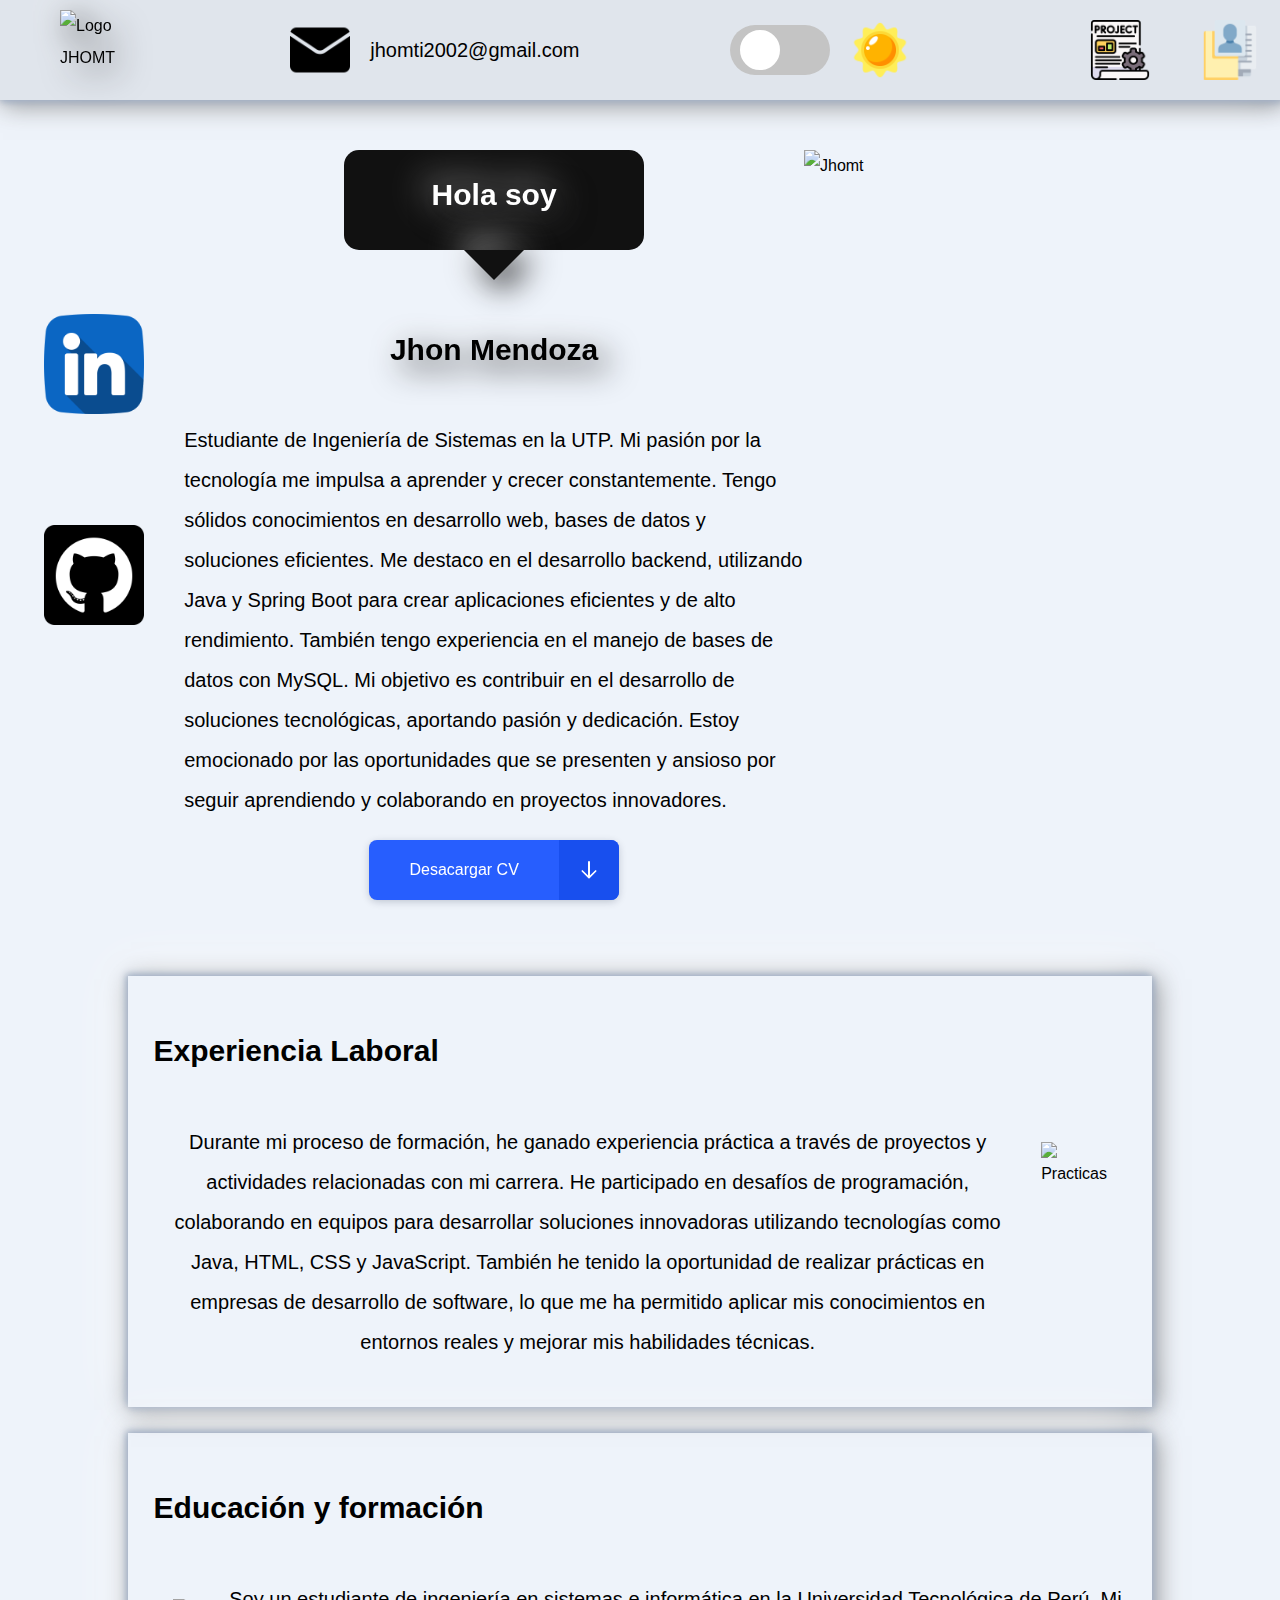
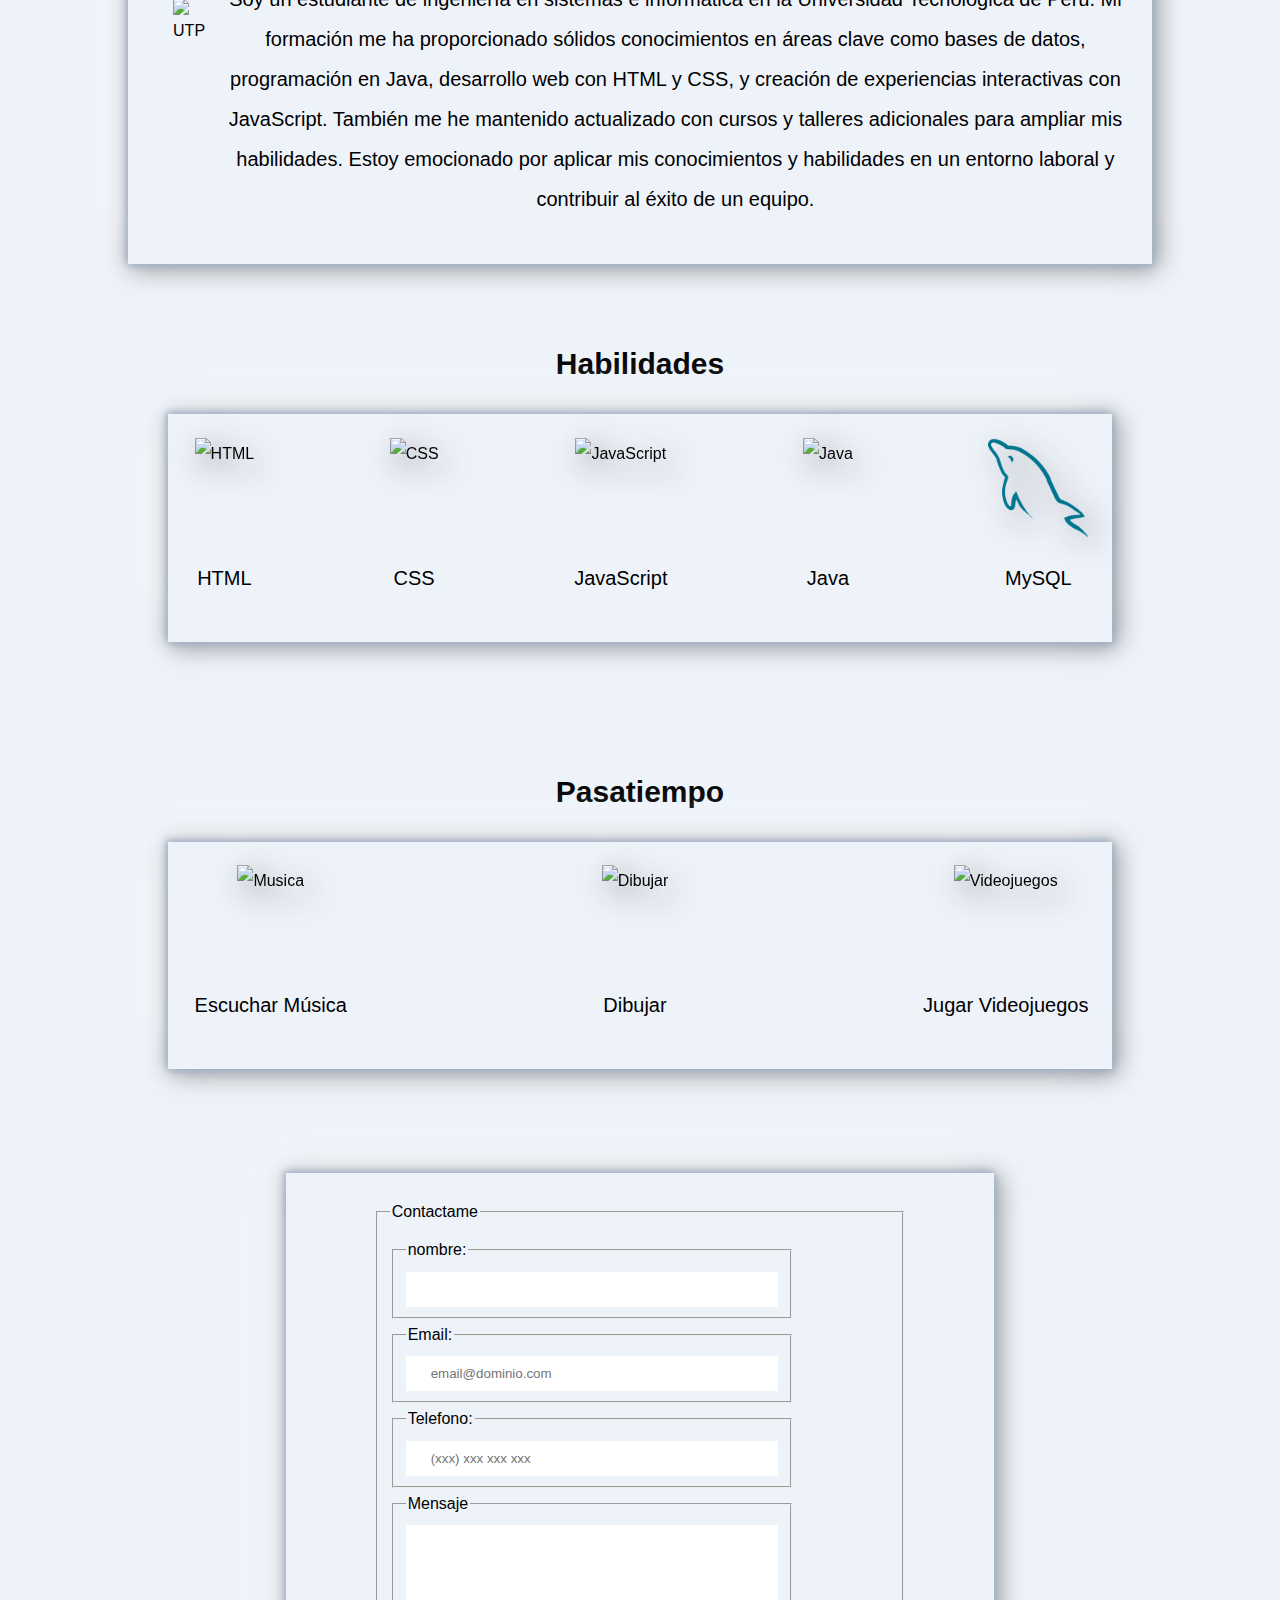
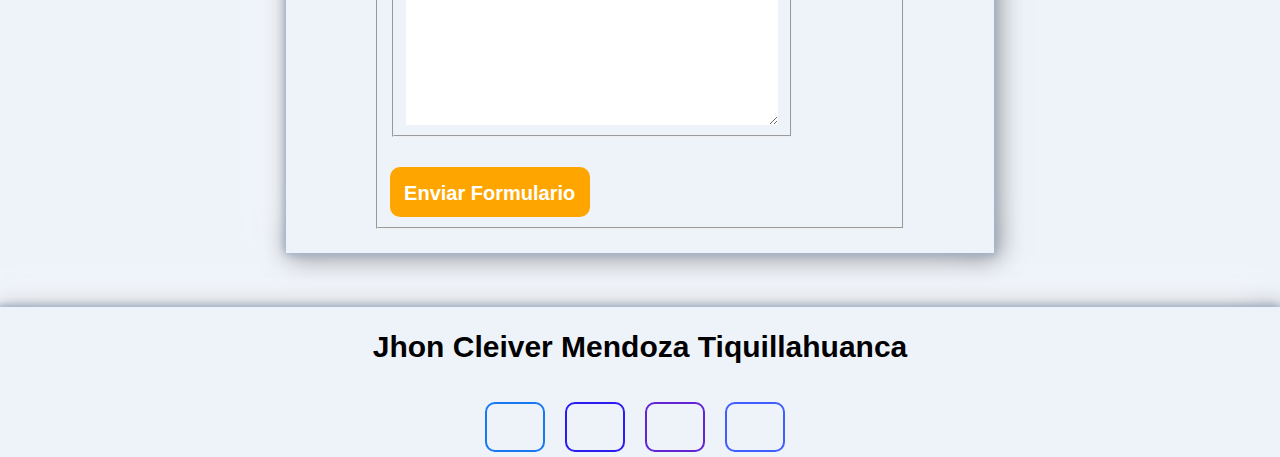
==== commit 881c3e8b: "Vista de movil" ====
--- a/Personal.html
+++ b/Personal.html
@@ -16,10 +16,11 @@
     <link href="https://fonts.googleapis.com/css2?family=Roboto:wght@100;300&display=swap" rel="stylesheet">
     <link rel="stylesheet" href="https://cdnjs.cloudflare.com/ajax/libs/meyer-reset/2.0/reset.min.css">
     <link rel='stylesheet' href='https://fonts.googleapis.com/css?family=Roboto:400,500,700&amp;display=swap'><link rel="stylesheet" href="./style.css">    
+    <script src="https://kit.fontawesome.com/46b7ceee20.js" crossorigin="anonymous"></script>
     <link rel="icon" href="Imagenes/logo.png">
     <link rel="stylesheet" href="css/estilo.css">
     <link rel="stylesheet" href="css/button.css">  
-    <link rel="stylesheet" href="css/personal.css">
+    <link rel="stylesheet" href="css/redes-sociales.css">
     <title>Informacion personal</title>
     <script>
         const storageTheme = localStorage.getItem('theme');
@@ -30,161 +31,184 @@
 </head>
 <body>
     <header>
-        <nav class="logo_portafolio">
-            <a href="index.html"><img src="Imagenes/logo.png" alt="Logo JHOMT" class="logo_principal"></a>
-        </nav>
-        <nav class="correo_personal">
-            <a href="mailto:jhomti2002@gmail.com" class="correo_link">
-                <img src="Iconos/email.png" alt="email" class="iconoHeader">
-                <p>jhomti2002@gmail.com</p>
+        <div class="logo">
+            <a href="index.html">
+                <img src="Imagenes/logo.png" alt="Logo JHOMT" class="logo_principal">
             </a>
-        </nav>
-        <nav class="modo">
+        </div>
+        <a href="mailto:jhomti2002@gmail.com" class="correo_link">
+            <img src="Iconos/email.png" alt="email" class="iconoHeader">
+            <p>jhomti2002@gmail.com</p>
+        </a>
+        <div class="modo">
             <div class="main__switcher">
                 <input type="checkbox" class="main__check">
                 <div class="main__option"></div>
             </div>
             <img src="Iconos/soleado.png" alt="tema claro" id="sun" class="iconoHeader">
             <img src="Iconos/noche.png" alt="tema oscuro" id="moon" class="iconoHeader">
-        </nav>
-        <nav class="iconos_iformacion">
-            <div class="proyectoLink">
-                <a href="Proyectos.html" class="proyectos">
-                    <img src="Iconos/proyecto.png" alt="proyecto" class="iconoHeader">
-                    <p> Proyectos</p>
-                </a>
-            </div>
-            <div class="informacionPLink">
-                <a href="Personal.html" class="personal">
-                    <img src="Iconos/informacion-personal.png" alt="informacion-personal" class="iconoHeader">    
-                    <p>Personal</p>
-                </a>
-            </div>
+        </div>
+        <nav class="enlaces">
+            <a href="Proyectos.html" class="proyectos">
+                <img src="Iconos/proyecto.png" alt="proyecto" class="iconoHeader" >
+            </a>
+            <a href="Personal.html" class="personal ">
+                <img src="Iconos/informacion-personal.png" alt="informacion-personal" class="iconoHeader">    
+            </a>
         </nav>
     </header>
-    <main>
-        <section class="container1">
+    <section class="contenedor contenido-principal">
+        <div class="container1">
             <a href="https://www.linkedin.com/in/jhomt"><img src="Iconos/linkedin.png" alt="linkedin" class="icono"></a>
             <a href="https://github.com/JHOMT"><img src="Iconos/github.png" alt="github" class="icono"></a>
-        </section>
-        <section class="personal1">
-            <section class="informacion_entrada">
-                <div class="quien_soy">
-                    <div class="comment" id="comment">
-                        <div class="comment-content">
-                            <h2>Hola soy</h2>
+        </div>
+        <article class="informacion_entrada">
+            <div class="quien_soy" id="principal">
+                <div class="comment" id="comment">
+                    <div class="comment-content">
+                        <h2>Hola soy</h2>
+                    </div>
+                    <div class="comment-triangle"></div>
+                </div>
+                <h1>Jhon Mendoza</h1>
+                <p>
+                    Estudiante de Ingeniería de Sistemas en la UTP.
+                    Mi pasión por la tecnología me impulsa a aprender y crecer constantemente. Tengo sólidos conocimientos en
+                    desarrollo web, bases de datos y soluciones eficientes. Me destaco en el desarrollo backend, utilizando Java y
+                    Spring Boot para crear aplicaciones eficientes y de alto rendimiento. También tengo experiencia en el manejo 
+                    de bases de datos con MySQL. Mi objetivo es contribuir en el desarrollo de soluciones tecnológicas, aportando
+                    pasión y dedicación. Estoy emocionado por las oportunidades que se presenten y ansioso por seguir aprendiendo 
+                    y colaborando en proyectos innovadores.
+                </p>
+                <div class="descargaPDF">
+                    <a class="button" href="archivos/Curriculum JHON MENDOZA.pdf" download>
+                        <ul>
+                            <li>Desacargar CV</li>
+                            <li>Desacargando</li>
+                        </ul>
+                        <div>
+                            <svg viewBox="0 0 24 24"></svg>
                         </div>
-                        <div class="comment-triangle"></div>
-                    </div>
-                    <h1>Jhon Mendoza</h1>
-                    <p>
-                        Soy JHOMT, estudiante de Ingeniería de Sistemas en la UTP, especializándome como desarrollador y backend Junior. Mi pasión por la tecnología me impulsa a aprender y crecer constantemente. Tengo sólidos conocimientos en desarrollo web, bases de datos y soluciones eficientes. Me destaco en el desarrollo backend, utilizando Java y Spring Boot para crear aplicaciones eficientes y de alto rendimiento. También tengo experiencia en el manejo de bases de datos con MySQL. Mi objetivo es contribuir en el desarrollo de soluciones tecnológicas, aportando pasión y dedicación. Estoy emocionado por las oportunidades que se presenten y ansioso por seguir aprendiendo y colaborando en proyectos innovadores.
-                    </p>
-                    <div class="buttonConteiner">
-                        <a class="button" href="archivos/Curriculum JHON MENDOZA.pdf" download="Curriculum_JHON_MENDOZA.pdf">
-                            <ul>
-                                <li>&#68;esacargar CV</li>
-                                <li>&#68;esacargando CV</li>
-                            </ul>
-                            <div>
-                                <svg viewBox="0 0 24 24"></svg>
-                            </div>
-                        </a>
-                    </div>
-                    
-                </div>
-                <img src="Imagenes/jhomt.png" alt="Jhomt" class="imagen_informacion">
-            </section>
-            <div class="experiencia">
-                <h1>Experiencia Laboral</h1>
-                <div class="divExperiencia">
-                    <p>Durante mi proceso de formación, he ganado experiencia práctica a través de proyectos y actividades relacionadas con mi carrera. He participado en desafíos de programación, colaborando en equipos para desarrollar soluciones innovadoras utilizando tecnologías como Java, HTML, CSS y JavaScript. También he tenido la oportunidad de realizar prácticas en empresas de desarrollo de software, lo que me ha permitido aplicar mis conocimientos en entornos reales y mejorar mis habilidades técnicas.</p>
-                    <img src="Imagenes/R.png" alt="Practicas" class="fotoFormacion">
-                </div>
-                
-            </div>
-            <div class="formacion">
-                <h1>Educación y formación</h1>
-                <div class="divFormacion">
-                    <img src="Imagenes/utp.jpg" alt="UTP" class="fotoFormacion">
-                    <p>Soy un estudiante de ingeniería en sistemas e informática en la Universidad Tecnológica de Perú. Mi formación me ha proporcionado sólidos conocimientos en áreas clave como bases de datos, programación en Java, desarrollo web con HTML y CSS, y creación de experiencias interactivas con JavaScript. También me he mantenido actualizado con cursos y talleres adicionales para ampliar mis habilidades. Estoy emocionado por aplicar mis conocimientos y habilidades en un entorno laboral y contribuir al éxito de un equipo.</p>
-                </div>
-            </div>
-            <div class="habilidadI">
-                <h1>Habilidades</h1>
-                <div class="divhabilidad">
-                    <div class="Lenguage">
-                        <img src="Iconos/html.png" alt="HTML" class="logos">
-                        <p>HTML</p>
-                    </div>
-                    <div class="Lenguage">
-                        <img src="Iconos/css-3.png" alt="CSS" class="logos">
-                        <p>CSS</p>
-                    </div>
-                    <div class="Lenguage">
-                        <img src="Iconos/js.png" alt="JavaScript" class="logos">
-                        <p>JavaScript</p>
-                    </div>
-                    <div class="Lenguage">
-                        <img src="Iconos/java.png" alt="Java" class="logos">
-                        <p>Java</p>
-                    </div>
-                    <div class="Lenguage">
-                        <img src="Iconos/mysql.png" alt="MySQL" class="logos">
-                        <p>MySQL</p>
-                    </div>
-                </div>
-            </div>
-            <div class="pasatiempos">
-                <h1>Pasatiempo</h1>
-                <div class="pasatiempoIconos">
-                    <div class="Lenguage">
-                        <img src="Iconos/musica.png" alt="Musica" class="logos">
-                        <p>Escuchar Música</p>
-                    </div>
-                    <div class="Lenguage">
-                        <img src="Iconos/paleta-de-color.png" alt="Dibujar" class="logos">
-                        <p>Dibujar</p>
-                    </div>
-                    <div class="Lenguage">
-                        <img src="Iconos/controlador-de-videojuegos.png" alt="Videojuegos" class="logos">
-                        <p>Jugar Videojuegos</p>
-                    </div>
-                </div>
-            </div>
-            <div>
-                <div class="formulario">
-                    <h1>Contactame</h1>
-                    <form> 
-                        <label for="nombreapellido">Nombre y Apellido
-                            <input type="text" id="nombreapellido" class="input-padron" required>
-                        </label>
-                        <label for="correoelectronico">Correo Electronico
-                            <input type="email" id="correoelectronico" class="input-padron" required placeholder="email@dominio.com">
-                        </label>
-                        <label for="telefono">Telefono
-                            <input type="tel" id="telefono" class="input-padron" required placeholder="(xxx) xxx xxx xxx">
-                        </label>
-                        <label for="mesaje">Mensaje
-                            <textarea name="" id="" cols="70" rows="10" id="mesaje" class="input-padron"></textarea required>
-                        </label>
-                        <input type="submit" value="Enviar Formulario" class="enviar">
-                    </form>
-                </div>
-            </div>
-        </section>
+                    </a>
+                </div>
+            </div>
+            <img src="Imagenes/jhomt.png" alt="Jhomt" class="imagen_informacion img-personal">
+        </article>
+    </section>
+    <main>
+        <div class=" experiencia">
+            <h1>Experiencia Laboral</h1>
+            <div class="divExperiencia">
+                <p>Durante mi proceso de formación, he ganado experiencia práctica a través de proyectos y actividades relacionadas con mi carrera. He participado en desafíos de programación, colaborando en equipos para desarrollar soluciones innovadoras utilizando tecnologías como Java, HTML, CSS y JavaScript. También he tenido la oportunidad de realizar prácticas en empresas de desarrollo de software, lo que me ha permitido aplicar mis conocimientos en entornos reales y mejorar mis habilidades técnicas.</p>
+                <img src="Imagenes/R.png" alt="Practicas" class="fotoFormacion">
+            </div>
+        </div>
+        <div class=" formacion">
+            <h1>Educación y formación</h1>
+            <div class="divFormacion">
+                <img src="Imagenes/utp.jpg" alt="UTP" class="fotoFormacion">
+                <p>Soy un estudiante de ingeniería en sistemas e informática en la Universidad Tecnológica de Perú. Mi formación me ha proporcionado sólidos conocimientos en áreas clave como bases de datos, programación en Java, desarrollo web con HTML y CSS, y creación de experiencias interactivas con JavaScript. También me he mantenido actualizado con cursos y talleres adicionales para ampliar mis habilidades. Estoy emocionado por aplicar mis conocimientos y habilidades en un entorno laboral y contribuir al éxito de un equipo.</p>
+            </div>
+        </div>
+        <div class="habilidad">
+            <h1>Habilidades</h1>
+            <div class="divhabilidad">
+                <div class="Lenguage">
+                    <img src="Iconos/html.png" alt="HTML" class="logo-lenguaje">
+                    <p>HTML</p>
+                </div>
+                <div class="Lenguage">
+                    <img src="Iconos/css-3.png" alt="CSS" class="logo-lenguaje">
+                    <p>CSS</p>
+                </div>
+                <div class="Lenguage">
+                    <img src="Iconos/js.png" alt="JavaScript" class="logo-lenguaje">
+                    <p>JavaScript</p>
+                </div>
+                <div class="Lenguage">
+                    <img src="Iconos/java.png" alt="Java" class="logo-lenguaje">
+                    <p>Java</p>
+                </div>
+                <div class="Lenguage">
+                    <img src="Iconos/mysql.png" alt="MySQL" class="logo-lenguaje">
+                    <p>MySQL</p>
+                </div>
+            </div>
+        </div>
+        <div class="pasatiempos">
+            <h1>Pasatiempo</h1>
+            <div class="pasatiempoIconos">
+                <div class="Lenguage">
+                    <img src="Iconos/musica.png" alt="Musica" class="logo-lenguaje">
+                    <p>Escuchar Música</p>
+                </div>
+                <div class="Lenguage">
+                    <img src="Iconos/paleta-de-color.png" alt="Dibujar" class="logo-lenguaje">
+                    <p>Dibujar</p>
+                </div>
+                <div class="Lenguage">
+                    <img src="Iconos/controlador-de-videojuegos.png" alt="Videojuegos" class="logo-lenguaje">
+                    <p>Jugar Videojuegos</p>
+                </div>
+            </div>
+        </div>
+        <div class="formulario">
+            <form class="form"> 
+                <fieldset>
+                    <legend>Contactame</legend>
+                    <fieldset>
+                        <legend for="nombre">nombre:</legend>
+                        <input type="text" id="nombre" class="input-padron" required>
+                    </fieldset>
+                    <fieldset>
+                        <legend>Email:</legend>
+                        <input type="email" id="correoelectronico" class="input-padron" required placeholder="email@dominio.com">
+                    </fieldset>
+                    <fieldset>
+                        <legend>Telefono:</legend>
+                        <input type="tel" id="telefono" class="input-padron" required placeholder="(xxx) xxx xxx xxx">
+                    </fieldset>
+                    <fieldset>
+                        <legend>Mensaje</legend>
+                        <textarea name=""id="mesaje" class="input-padron"></textarea required>
+                    </fieldset>
+                    <input type="submit" value="Enviar Formulario" class="enviar">
+                </fieldset>
+            </form>
+        </div>
     </main>
     <footer>
         <div class="footer">
-            <h2>Jhon Mendoza</h2>
-            <div class="iconos_footer">
-                <a href="https://www.linkedin.com/in/jhomt"><img src="Iconos/linkedin.png" alt="linkedin" class="icono"></a>
-                <a href="https://github.com/JHOMT"><img src="Iconos/github.png" alt="github" class="icono"></a>
-            </div>
-            <div class="correo_personal_footer">
-                <i class='bx bx-envelope'></i>
-                <a href="mailto:jhomti2002@gmail.com" class="correo_link">
-                    jhomti2002@gmail.com</a>
+            <h2>Jhon Cleiver Mendoza Tiquillahuanca</h2>
+            <div class="social-icon-list">
+                <a href="https://web.facebook.com/jhoncleiver.mendozatiquillahuanca?locale=es_LA" class="icon-group">
+                    <i class="fab fa-facebook"></i>
+                    <span class="icon-text">
+                        Facebook
+                    </span>
+                    <span class="icon-bg"></span>
+                </a>
+                <a href="mailto:jhomti2002@gmail.com" class="icon-group">
+                    <i class="fa-regular fa-envelope"></i>
+                    <span class="icon-text">
+                        Email
+                    </span>
+                    <span class="icon-bg"></span>
+                </a>
+                <a href="https://github.com/JHOMT" class="icon-group">
+                    <i class="fab fa-github"></i>
+                    <span class="icon-text">
+                        Github
+                    </span>
+                    <span class="icon-bg"></span>
+                </a>
+                <a href="https://www.linkedin.com/in/jhomt/" class="icon-group">
+                    <i class="fab fa-linkedin-in"></i>
+                    <span class="icon-text">
+                        Linkedin
+                    </span>
+                    <span class="icon-bg"></span>
+                </a>
             </div>
         </div>
     </footer>
--- a/css/estilo.css
+++ b/css/estilo.css
@@ -1,22 +1,19 @@
-
-*,
-::after,
-::before {
-    margin: 0;
+html{
     box-sizing: border-box;
-}
-
+    font-size: 62.5%; /* 1rem = 10px */
+}
+*, *:before, *:after{
+    box-sizing: inherit; /* hereda el box-sizing */
+}
+/* Colores modo dark - ligth */
 :root[data-theme="dark"] {
     --message-mode: 'Dark Mode';
     --show-sun: none;
     --show-moon: block;
-
     --transform-option: translate(100%);
     --color-switcher: #3B95FF;
     --color-active: #fff;
     --border-option: none;
-
-
     --fondo: #222222;
     --background: #333333;
     --gray: #999999;
@@ -24,18 +21,13 @@
     --text-triangle: black;
     --fondo-contenedor: #b8b4b4;
 }
-
-
 :root[data-theme="light"] {
     --message-mode: 'Light Mode';
     --show-sun: block;
     --show-moon: none;
-
-
     --color-switcher: #c4c4c4;
     --color-active: #c1c1c1;
     --border-option: 20px solid #fff;
-
     --fondo: #eef3fa;
     --background: #e0e5ec;
     --gray-claro: #797d7f;
@@ -43,22 +35,109 @@
     --text-triangle: #fff;
     --fondo-contenedor: #111111;
 }
-
 body {
-    background-color: var(--bg-color);
+    font-family: 'Lato', sans-serif;
+    line-height: 1.5;
+    margin: 0;
+    font-size: 1.6rem;
+    line-height: 2; /* 2 veces el tamaño de la fuente */
+    background-color: var(--fondo);
     color: var(--text-color);
-    font-family: 'Raleway', sans-serif;
-
-    transition: .5s background-color, color .5s;
-}
-
-.main {
-    min-height: 600px;
-    height: 100vh;
-    display: grid;
-    align-content: center;
-}
-
+}
+/* Globales */
+.contenedor{
+    width: 98%;
+    padding: 2rem;
+    max-width: 170rem; /* 1200px */
+    margin: 0 auto;
+    overflow: hidden;
+}
+h1{
+    font-size: 3rem;
+    color: var(--color-texto);
+}
+h2{
+    font-size: 2.5rem;
+    color: var(--color-texto);
+}
+h3{
+    font-size: 2.2rem;
+    color: var(--color-texto);
+}
+h4{
+    font-size: 2rem;
+    color: var(--color-texto);
+}
+img{max-width: 100%;} /* 100% del contenedor padre */
+a{
+    text-decoration: none;
+    color: var(--color-texto);
+}
+p{
+    color: var(--color-texto);
+    font-size: 2rem;
+}
+
+/* Utilidades */
+.seccion{
+    margin-top: 2rem;
+    margin-bottom: 2rem;
+}
+.fw-300{
+    font-weight: 300;
+}
+.centrar-texto{
+    text-align: center;
+}
+.d-block{
+    display: block!important; /* !important para que no se sobreescriba */
+}
+.contenido-centrado{
+    max-width: 80rem;
+    margin: 0 auto;
+}
+header{
+    height: 10rem;
+    display: flex;
+    background-color: var(--background);
+    justify-content: left;
+    align-items: center;
+}
+.logo{
+    height: 4rem;
+    width: 5rem;
+    margin-left: 1rem;
+}
+.logo_principal{
+    height: 100%;
+    filter: drop-shadow(9px 9px 16px rgba(14, 14, 15, 6)) drop-shadow(-9px -9px 16px rgba(255, 255, 255, 0.5));
+}
+
+.correo_link{
+    display: flex;
+    justify-content: space-between;
+    text-align: center;
+    align-items: center;
+} 
+.correo_link:hover{
+    cursor: pointer;
+}
+.correo_link p{
+    font-size: 1rem;
+    margin-left: .2rem;
+    text-decoration: none;
+    color: var(--color-texto);
+}
+.iconoHeader{
+    height: 1.6rem;
+}
+.modo{
+    display: flex;
+    justify-content: space-evenly;
+    align-items: center;
+    width: 10rem;
+    height: 100%;
+}
 #sun {
     display: var(--show-sun);
 }
@@ -71,37 +150,28 @@
     font-size: 2.3rem;
     text-align: center;
 }
-
 .main__light,
 .main__dark {
     width: max-content;
     margin: 0 auto;
 }
-
 .main__light {
     display: var(--show-sun);
 }
-
 .main__dark {
     display: var(--show-moon);
 }
-
-
 .main__switcher {
-    width: 100px;
+    width: 3.3rem;
+    height: 2rem;
     margin: 0 auto;
     padding: 5px 10px;
-    height: 50px;
     border-radius: 999999px;
     background-color: var(--color-switcher);
-
     display: grid;
     grid-template-columns: 1fr 1fr;
-
     position: relative;
-
-}
-
+}
 .main__check {
     position: absolute;
     width: 100%;
@@ -110,200 +180,138 @@
     opacity: 0;
     cursor: pointer;
 }
-
 .main__option {
-    width: 40px;
-    height: 40px;
+    display: none;
+    width: 3rem;
+    height: 3rem;;
     background-color: var(--color-active);
     border-radius: 50%;
     border: var(--border-option);
-
     transition: transform .3s;
     transform: var(--transform-option, none);
 }
-
-
-body {
-    background-color: var(--fondo);
-    color: var(--color-texto);
-}
-header{
-    display: flex;
-    padding: 1rem;
-    background-color: var(--background);
-    justify-content: center;
-    align-items: center;
-    box-shadow: 2px 2px 7px rgb(163, 177, 198), -2px -2px 7px rgb(163, 177, 198),
-    -8px -8px 50px rgba(255, 255, 255, 0.8), 3px 3px 25px rgba(0, 0, 0, 0.6);
-}
-.logo_portafolio{
-    height: 10%;
+.enlaces{
+    display: flex;
+    justify-content: center;
+    align-items: center;
+}
+.proyectos, .personal{
+    display: flex;
+    width: 100%;
+    height: auto;
+    margin-left: 1rem;
+}
+.contenido-principal{
+    display: flex;
+}
+@media (min-width: 768px) {
+    header{
+        height: 10rem;
+        display: flex;
+        background-color: var(--background);
+        justify-content: space-between;
+        align-items: center;
+        padding: 2rem;
+        box-shadow: 2px 2px 7px rgb(163, 177, 198), -2px -2px 7px rgb(163, 177, 198),
+        -8px -8px 50px rgba(255, 255, 255, 0.8), 3px 3px 25px rgba(0, 0, 0, 0.6);
+    }
+    .logo{
+        height: 8rem;
+        width: 10rem;
+        margin-left: 4rem;
+    }
+    .logo_principal{
+        height: 100%;
+    }
+    .correo_link p{
+        font-size: 2rem;
+        margin-left: 2rem;
+    }
+    .iconoHeader{
+        height: 6rem;
+    }
+    .modo{
+        width: 20rem;
+    }
+    .main__switcher {
+        width: 10rem;
+        margin: 0 auto;
+        padding: 5px 10px;
+        height: 5rem;
+        border-radius: 999999px;
+    }
+    .main__option {
+        display: block;
+        width: 4rem;
+        height: 4rem;;
+        border-radius: 50%;
+    }
+    .proyectos, .personal{
+        margin-left: 5rem;
+    }
+}
+.container1{
     width: 10%;
-}
-.logo_principal{
-    margin-left: 2rem;
-    height: 70px;
-    width: auto;
-    filter: drop-shadow(9px 9px 16px rgba(14, 14, 15, 6)) drop-shadow(-9px -9px 16px rgba(255, 255, 255, 0.5));
-}
-.correo_personal{
-    text-decoration: none;
-    list-style: none;
-    display: flex;
-    height: 100%;
-    width: 15%;
-    
-}
-.correo_link {
-    color: var(--color-texto);
-    text-decoration: none;
-    transition: color 0.3s ease-in-out;
-    display: flex;
-    justify-content: center;
-    text-align: center;
-    align-items: center;
-} 
-.correo_link .iconoHeader{
-    margin-right: 0.5rem;
-}
-.correo_link:hover , .bx:hover {
-    color: var(--color-texto-hover);
-}
-.modo{
-    display: flex;
-    justify-content: center;
-    align-items: center;
-    width: 30%;
-    height: 100%;
-}
-.iconoHeader{
-    height: 50px;
-    margin-right: 4rem;
-}
-
-.iconos_iformacion{
-    width: 40%;
-    height: 100%;
-    display: flex;
-    justify-content: center;
-    align-items: center;
-
-}
-.proyectoLink , .informacionPLink {
-    width: 40%;
-    margin-right: 1rem;
-}
-.proyectoLink a, .informacionPLink a{
-    margin-right: 1rem;
-    display: flex;
-    justify-content: center;
-    align-items: center;
-    text-align: center;
-}
-.personal{
-    text-decoration: none;
-    color: var(--fondo);
-    margin: auto;
-}
-.proyectos{
-    text-decoration: none;
-    margin-right: 4px;
-    color: var(--fondo);
-    margin: auto;
-}
-.proyectos h1{
-    color: var(--color-texto);
-}
-p a{
-    display: flex;
-    margin-right: 3rem;
-    margin: auto;
-}
-.proyectos .iconoHeader, .personal .iconoHeader{
-    height: 45px;
-    display: flex;
-    margin-right: 0;
-}
-.proyectos p{
-    margin-left: 0;
-}
-main{
-    display: flex;
-}
-.container1{
-    align-items: center;
-    justify-content: center;
-    display: flexbox;
-    width: 10%;
-    font-size: 60px;
-    padding-top: 30vh;
-    margin-left: 1rem;
-    text-align: center;
-}
-.bx{
-    color: var(--fondo-contenedor);
-    margin-top: 5%;
-    margin-bottom: 0px;
-    text-align: justify;
-}
-.cv {
-    text-align: center;
-    justify-content: center;
-    align-items: center;
-    text-decoration: none;
-}
-a{
-    text-decoration: none;
-}
-.cv p{
-    text-align: center;
-    margin-top: 0px;
-    margin-bottom: 0px;
-}
-.icono{
-    height: 70px;
-    margin: 1rem;
-}
-.container2{
-    display: block;
-    padding-left: 5%;
+    display: flex;
+    flex-direction: column;
+    justify-content: center;
+    align-items: center;
+}
+.container1 .icono{
+    height: 4rem;
+    margin-bottom: 3rem;
+}
+.container1 .icono:not(:last-child){
+    margin-bottom: none;
 }
 .informacion_entrada{
     display: flex;
-    height: 25%;
-    justify-content: center;
-    align-items: center;
-    
+    flex-direction: column;
+    justify-content: center;
+    align-items: center;
+    width: 90%;
+    padding: 3rem;
 }
 .quien_soy {
+    display: flex;
+    flex-direction: column;
+    justify-content: center;
+    align-items: center;
     animation: initialAnimation 2s ease-in-out;
+    width: 100%;
+    height: 100%;
 } 
 @keyframes initialAnimation {
     0% {
-          opacity: 0;
+        opacity: 0;
     }
     100% {
-          opacity: 1;
+        opacity: 1;
     }
 }
 .comment {
     position: relative;
-    width: 40%;
-    padding: 10px;
+    margin: 0 auto 5rem auto;
+    width: 20rem;
+    height: 7rem;
+    display: flex;
+    text-align: center;
+    justify-content: center;
     background-color: var(--fondo-contenedor);
-    border-radius: 5px;
+    border-radius: 1.5rem;
     color: var(--background);
     animation: initialAnimation 4s ease-in-out;
 }
 .comment-content {
-    margin-bottom: 10px;
-    align-items: center;
-    display: flex;
+    margin-bottom: 1rem;
+    display: flex;
+    align-items: center;
     justify-content: center;
     filter: drop-shadow(9px 9px 16px rgba(14, 14, 15, 6)) drop-shadow(-9px -9px 16px rgba(255, 255, 255, 0.5));
 }
 .comment-content h2{
     color: var(--text-triangle);
+    font-size: 3rem;
 }
 .comment-triangle {
     position: absolute;
@@ -311,70 +319,138 @@
     left: 50%;
     transform: translateX(-50%);
     height: 0;
-    border-left: 10px solid transparent;
-    border-right: 10px solid transparent;
+    border-left: 30px solid transparent;
+    border-right: 30px solid transparent;
     filter: drop-shadow(9px 9px 16px rgba(14, 14, 15, 6)) drop-shadow(-9px -9px 16px rgba(255, 255, 255, 0.5));
-    border-top: 10px solid var(--fondo-contenedor);
-}
-h1 {
-    margin-top: 20px;
-    font-size: 24px;
-    color: var(--color-titulo);
-}
-p {
-    font-size: 16px;
-    color: var(--color-texto);
-}
-.quien_soy h1{
-    font-size: 300%;
+    border-top: 30px solid var(--fondo-contenedor);
+}
+
+.quien_soy h1 {
+    color: var(--color-texto);
+    font-size: 8rem;
     filter: drop-shadow(9px 9px 16px rgba(14, 14, 15, 6)) drop-shadow(-9px -9px 16px rgba(255, 255, 255, 0.5));
 }
-.parrafoC2{
-    text-align:  justify;
-    justify-content: center;
-    align-items: center;
+.quien_soy p{
+    color: var(--color-texto);
+    font-size: 1.7rem;
 }
 .imagen_informacion{
+    width: 40%;
     height: 100%;
 }
 .imagen_informacion img{
-    height: 100%;
-    top: -5px;
-    bottom: -5px;
-    left: -5px;
-    right: -5px;
-    z-index: -1;
+    height: auto;
+    width: 10rem;
     filter: drop-shadow(9px 9px 16px rgba(14, 14, 15, 0.6)) drop-shadow(-9px -9px 16px rgba(255, 255, 255, 0.5));
+}
+@media (min-width: 768px) {
+    .informacion_entrada{
+        flex-direction: inherit;
+    }
+    .container1 .icono{
+        height: 10rem;
+        margin-bottom: 10rem;
+    }
+    .comment {
+        width: 30rem;
+        height: 10rem;
+    }
+    .quien_soy {
+        width: 60%;
+        height: 100%;
+    }
+    .quien_soy p{
+        font-size: 2rem;
+    }
+    .imagen_informacion img{
+        height: 100%;
+        width: auto;
+    }
+}
+main{
+    display: flex;
+    flex-direction: column;
+    justify-content: center;
+    align-items: center;
 }
 .habilidades{
     display: block;
     width: 93%;
     height: 27%;
     padding: 3%;
+    border-radius: 3rem;
     box-shadow: 2px 2px 7px rgb(163, 177, 198), -2px -2px 7px rgb(163, 177, 198),
     -8px -8px 50px rgba(255, 255, 255, 0.8), 3px 3px 25px rgba(0, 0, 0, 0.6);
 }
 .titulo_habilidades{
-    font-size: 200%;
+    font-size: 2.3rem;
+    color: var(--color-texto);
     margin-left: 3% ;
     filter: drop-shadow(9px 9px 16px rgba(14, 14, 15, 10)) drop-shadow(-9px -9px 16px rgba(255, 255, 255, 0.5));
 }
 .habilidades_2{
     display: flex;
-    margin: 2%;
-    width: 97%;
-    height: 70%;
-    align-items: center;
-    justify-content: center;
-    text-align: center;
+    flex-direction: column;
+    margin: .2rem;
+    width: 100%;
+    align-items: center;
+    justify-content: center;
+    text-align: center;
+}
+.tipos{
+    display: flex;
+    flex-direction: column;
+    justify-content: center;
+    align-items: center;
+    width: 100%;
+    height: 100%;
+}
+.backend h2, .frotend h2{
+    font-size: 2.2rem;
+    text-align: center;
+    margin-bottom: .3rem;
+    margin-top: .5rem;
+    color: var(--color-texto);
+    filter: drop-shadow(9px 9px 16px rgba(14, 14, 15, 10)) drop-shadow(-9px -9px 16px rgba(255, 255, 255, 0.5));
+}
+.backend p, .frotend p{
+    font-size: 1.7rem;
+    color: var(--color-texto);
 }
 .habiliades_img{
     height: 100%;
 }
 .habiliades_img img{
-    height: 100%;
+    width: 16rem;
+    height: auto;
     filter: drop-shadow(9px 9px 16px rgba(14, 14, 15, 8)) drop-shadow(-9px -9px 16px rgba(255, 255, 255, 0.5));
 }
+@media (min-width: 768px) {
+    .titulo_habilidades{
+        font-size: 5rem;
+    }
+    .habilidades_2{
+        display: flex;
+        flex-direction: row;
+        margin: 2%;
+        width: 97%;
+    }
+    .backend h2, .frotend h2{
+        font-size: 3.5rem;
+    }
+    .backend p, .frotend p{
+        font-size: 2rem;
+    }
+    .habiliades_img img{
+        width: 50rem;
+        height: 100%;
+        filter: drop-shadow(9px 9px 16px rgba(14, 14, 15, 8)) drop-shadow(-9px -9px 16px rgba(255, 255, 255, 0.5));
+    }
+    .tipos{
+        width: 70%;
+        height: 100%;
+    }
+}
 .informacion_personal{
     width: 100%;
     display: flex;
@@ -382,9 +458,10 @@
     align-items: center;
 }
 .informacion_vida{
-    width: 60%;
+    width: 90%;
     height: 80%;
     display: flex;
+    flex-wrap: wrap;
     justify-content: center;
     align-items: center;
     box-shadow: 2px 2px 7px rgb(163, 177, 198), -2px -2px 7px rgb(163, 177, 198),
@@ -400,16 +477,32 @@
 .informacion{
     height: 100%;
     margin: 2%;
-    font-size: 50%;
-    justify-content: center;
-}
-.proyectos{
-    display: block;
+    font-size: 2rem;
+    color: var(--color-texto);
+    justify-content: center;
+}
+@media (min-width: 768px) {
+    .informacion_vida{
+        width: 70%;
+        flex-wrap: nowrap;
+    }
+}
+.proyectosImages{
+    display: flex;
+    flex-direction: column;
+    justify-content: center;
+    align-items: center;
+    width: 93%;
+    margin-bottom: 3rem;
+}
+.proyectosImages h1{
+    font-size: 3rem;
+    color: var(--color-texto);
 }
 .proyectos2{
-    width: 78%;
+    width: 100%;
     overflow-y: auto;
-    height: 50vh;
+    height: 34vh;
     display: flex;
     justify-content: space-between;
     box-shadow: 2px 2px 7px rgb(163, 177, 198), -2px -2px 7px rgb(163, 177, 198),
@@ -425,320 +518,268 @@
     margin-bottom: 20px;
     margin-right: 20px;
 }
-.imagenes_proyectos{
-    margin-bottom: 10px;
-}
 .proyectos2 img {
     width: 100%;
     border-radius: 5px;
 }
+@media (min-width: 768px) {
+    .proyectosImages h1{
+        font-size: 8rem;
+    }
+    .proyectos2{
+        width: 100%;
+        overflow-y: auto;
+        height: 50vh;
+    }
+}
 footer{
-    margin-top: 3%;
-    display: flex;
-    padding: 2%;
-    justify-content: center;
-    align-items: center;
-    box-shadow: 2px 2px 7px rgb(163, 177, 198), -2px -2px 7px rgb(163, 177, 198),
-    -8px -8px 50px rgba(255, 255, 255, 0.8), 3px 3px 25px rgba(0, 0, 0, 0.6);
+    box-shadow: 2px 2px 7px rgb(163, 177, 198), -2px -2px 7px rgb(163, 177, 198),
+    -8px -8px 50px rgba(255, 255, 255, 0.8), 3px 3px 25px rgba(0, 0, 0, 0.6);
+    flex-direction: column;
 }
 .footer{
-    display: block;
-}
-.iconos_footer{
-    display: flex;
-    justify-content: center;
-    font-size: 200%;
+    height: 13rem;
+    display: flex;
+    flex-direction: column;
+    justify-content: center;
+    align-items: center;
+}
+.footer h2{
+    font-size: 1.5rem;
+    color: var(--color-texto);
+}
+@media (min-width: 768px) {
+    footer{
+        height: 15rem;
+    }
+    .footer h2{
+        font-size: 3rem;
+    }
 }
 .correo_personal_footer{
     margin-top: 1rem;
     display: flex;
-}
-.correo_personal_footer .bx{
-    margin: auto;
-    margin-right: 1rem;
-}
-
-
-@media screen and (max-width: 680px) { 
-    * {
-        box-sizing: border-box;
-        margin: 0;
-        padding: 0;
-    }
-    .container2,
-    .informacion_entrada,
-    .habilidades,
-    .informacion_personal,
-    .proyectos,
-    .habilidades_2,
-    .habiliades_img,
-    .contenedor_proyectos {
+    justify-content: center;
+    align-items: center;
+    padding-bottom: 3rem;
+}
+.iconos_footer{
+    display: flex;
+    justify-content: center;
+    height: 5rem;
+    margin-right: 2rem;
+}
+.correo_personal_footer a{
+    color: var(--color-texto);
+}
+/* Proyectos */
+.contenedor h1{
+    font-size: 3rem;
+}
+.fotos{
+    display: flex;
+    flex-wrap: wrap;
+    justify-content: center;
+    box-shadow: 2px 2px 7px rgb(163, 177, 198), -2px -2px 7px rgb(163, 177, 198),
+    -8px -8px 50px rgba(255, 255, 255, 0.8), 3px 3px 25px rgba(0, 0, 0, 0.6);
+    padding: 2%;
+}
+
+.divProyeto{
+    width: auto;
+    height: auto;
+    margin-right: 5%;
+    text-align: center;
+    justify-content: center;
+    border: 2px solid black;
+    border-radius: 10px;
+    margin: 1rem;
+}
+.divProyeto:hover{
+    background-color: rgba(255, 0, 0, 0.267);
+}
+.fotos div{
+    width: 100%;
+}
+.fotoproyecto{
+    width: 70%;
+}
+@media (min-width: 768px) {
+    .fotos{
         display: flex;
-        flex-direction: column;
-        font-size: 10px;
-    } 
-    header{
-        width: 100%;
-        font-size: 2px;
-        margin: 0;
+        flex-wrap: nowrap;
+    }
+}
+/* Personal */
+.descargaPDF{
+    width: 100%;
+    height: 100%;
+    display: flex;
+    justify-content: center;
+    align-items: center;
+}
+
+.formacion, .experiencia{
+    display: flex;
+    flex-direction: column;
+    box-shadow: 2px 2px 7px rgb(163, 177, 198), -2px -2px 7px rgb(163, 177, 198),
+    -8px -8px 50px rgba(255, 255, 255, 0.8), 3px 3px 25px rgba(0, 0, 0, 0.6);
+    padding: 2%;
+    margin-top: 2%;
+    width: 80%;
+}
+.fotoFormacion{
+    height: 20rem;
+    margin: 2%;
+}
+.divFormacion, .divExperiencia{
+    display: flex;
+    flex-wrap: wrap;
+    text-align: center;
+    justify-content: center;
+    align-items: center;
+}
+@media (min-width: 768px) {
+    .divFormacion, .divExperiencia{
         display: flex;
-    }
-    .logo_principal{
-        height: 35px;
-    }
-    .correo_personal{
-        text-decoration: none;
-        list-style: none;
-        display: flex;
-        font-size: 1px;
-        width: 200px;
-        margin-left: 2%;
-    }
-    .correo_personal .bx, .correo_personal a{
-        margin: auto;
-        font-size: 10px;
-    }
-    .modo{
-        background-color: red;
-    }
-    .main__switcher{
-        width: 35px;
-        margin: 0 auto;
-        height: 15px;
-        border-radius: 999999px;
-    }
-    .main__check {
-        position: absolute;
-        width: 10px;
-        height: 10px;
-        z-index: 10;
-        opacity: 0;
-        cursor: pointer;
-    }
-    .main__option{
-        position: absolute;
-        width: 15px;
-        height: 15px;
-    }
-    #sun, #moon{
-        font-size: 20px;
-    }
-    .iconos_iformacion{
-        width: 200px;
-        margin: auto;
-    }
-    .personal{
-        display: flex;
-        flex-direction: column;
-        font-size: 5px;
-    }
-    .proyectos{
-        display: flex;
-        font-size: 5px;
-    }
-    a p{
-        display: flex;
-        font-size: 6px;
-        margin-right: 0px;
-    }
-    p span{
-        margin-right: 0px;
-    }
-    .icono{
-        font-size: 10px;
-        margin-right: 0px;
-    }
-    body {
-        display: flex;
-        flex-direction: column;
-        min-height: 100vh;
-    }
-    .container1,
-    .container2 {
-        width: 100%;
-        max-width: 100%;
-        padding: 10px;
-    }
-    .parrafoC2{
-        text-align:  justify;
-        justify-content: center;
-        align-items: center;
-    }
-    .informacion_entrada,
-    .habilidades,
-    .informacion_personal,
-    .proyectos {
-        width: 100%;
-    }  
-    .habilidades_2 {
-        display: flex;
-        flex-direction: column;
-        gap: 20px;
-    }  
-    .habiliades_img {
-        width: 100%;
-    }
-    .informacion_vida {
-        display: flex;
-        flex-direction: column;
-        gap: 20px;
-    } 
-    .proyectos2 {
-        display: flex;
-        flex-wrap: wrap;
-        justify-content: space-between;
-        gap: 20px;
-    } 
-    .contenedor_proyectos {
-        flex-basis: calc(33.33% - 20px);
-    }
-    .iconos_footer {
-        gap: 10px;
-    }
-    .container1{
-        margin: 0px;
-        width: 50px;height: auto;
-    }
-    .container2{
-        width: 87%;
-        height: 80%;
-    }
-    .informacion_entrada{
-        height: 20%;
-    }
-    .quien_soy{
-        margin-top: 0rem;
-    }
-    .comment{
-        margin-top: 0px;
-        width: auto;
-    }
-    .quien_soy h1{
-        font-size: 30px;
+        flex-wrap: nowrap;
+    }
+}
+.habilidad, 
+.pasatiempos,
+.formulario{
+    padding: 2rem;
+    display: flex;
+    flex-direction: column;
+    justify-content: center;
+    align-items: center;
+    width: 100%;
+    height: 100%;
+}
+.divhabilidad{
+    width: 100%;
+    display: flex;
+    justify-content: space-between;
+    align-items: center;
+    box-shadow: 2px 2px 7px rgb(163, 177, 198), -2px -2px 7px rgb(163, 177, 198),
+    -8px -8px 50px rgba(255, 255, 255, 0.8), 3px 3px 25px rgba(0, 0, 0, 0.6);
+    padding: 2%;
+}
+.Lenguage{
+    display: flex;
+    flex-direction: column;
+    align-items: center;
+    justify-content: center;
+    text-align: justify;
+    margin-left: .3rem;
+}
+.Lenguage p{
+    font-size: 1.3rem;
+    text-align: center;
+}
+.logo-lenguaje{
+    height: 3rem;
+    margin: 0;
+    filter: drop-shadow(9px 9px 16px rgba(14, 14, 15, 0.6)) drop-shadow(-9px -9px 16px rgba(255, 255, 255, 0.5));
+}
+@media (min-width: 768px) {
+    .divhabilidad{
+        width: 80%;
+    }
+    .habilidad, 
+    .pasatiempos,
+    .formulario{
+        padding: 5rem;
+    }
+    .logo-lenguaje{
+        height: 10rem;
+    }
+    .Lenguage p{
+        font-size: 2rem;
         text-align: center;
     }
-    .quien_soy p{
-        font-size: 15px;
-        margin-top: 3%;
-    }
-    .imagen_informacion {
-        height: 300px;
-    }
-    .icono{
-        height: 30px;
-    }
-    .iconoHeader{
-        height: 10px;
-    }
-    .proyectos .iconoHeader, .personal .iconoHeader{
-        height: 30px;
-    }
-    .habilidades{
-        font-size: 10px;
-        padding: 5px;
-        pointer-events: none;
-        height: auto;
-    }
-    .backend p, .frotend p{
-        font-size: 10px;
-        pointer-events: auto;
-    }
-    .backend h2, .frotend h2{
-        text-align: center;
-        margin-bottom: 2%;
-        margin-top: 5%;
-    }
-    .habiliades_img{
-        height: 50%;
-        justify-content: center;
-        align-items: center;
-    }
-    .habiliades_img img{
-        height: auto;
-        width: 60%;
-    }
-    .informacion_vida{
-        width: 95%;
-        height: auto;
-    }
-    .personalInfo{
-        font-size: 250%;
-    }
-    .logo_principal,
-    .bx {
-        font-size: 20px;
-    }
-    .proyectos{
-        margin-top: 0px;
-        height: auto;
-    }
-    .proyectos h1{
-        font-size:40px;
-        margin-bottom: 2%;
-        text-align: center;
-    }
-    .proyectos2{
-        width: 100%;
-        height: 100px;
-        padding-left: 10%;
-    }
-    .imagenes_proyectos img{
-        width:250px;
-    }
-    footer{
-        margin-top: 0px;
-    }
-    .divhabilidad, .pasatiempoIconos{
+}
+.pasatiempoIconos{
+    width: 80%;
+    display: flex;
+    justify-content: space-between;
+    align-items: center;
+    box-shadow: 2px 2px 7px rgb(163, 177, 198), -2px -2px 7px rgb(163, 177, 198),
+    -8px -8px 50px rgba(255, 255, 255, 0.8), 3px 3px 25px rgba(0, 0, 0, 0.6);
+    padding: 2%;
+}
+
+.form{
+    display: flex;
+    justify-content: center;
+    align-items: center;
+    width: 90%;
+    margin: 4px;
+    box-shadow: 2px 2px 7px rgb(163, 177, 198), -2px -2px 7px rgb(163, 177, 198),
+    -8px -8px 50px rgba(255, 255, 255, 0.8), 3px 3px 25px rgba(0, 0, 0, 0.6);
+    padding: 2%;
+}
+.form fieldset{
+    color: var(--color-texto);
+    width: 80%;
+    display: flex;
+    flex-direction: column;
+    justify-content: justify;
+    align-items: justify;
+}
+textarea{
+    width: 20rem;
+    height: 20rem;
+    font-size: 80%;
+}
+.input-padron{
+    display: block;
+    padding: 10px 25px;
+    width: 100%;
+    background-color: none;
+    border: none;
+}
+.enviar{
+    width: 50%;
+    height: 4rem;
+    padding: 15px 0;
+    font-size: 1rem;
+    font-weight: bold;
+    color: white;
+    background: orange;
+    border: none;
+    margin-top: 3rem;
+    border-radius: 1rem;
+    transition: 1s all;
+    cursor: pointer;
+}
+.enviar:hover{
+    background: darkorange;
+    transform: scale(1,1.2);
+}
+.buttonConteiner{
+    height: 100%;
+    width: 100%;
+    margin-top: 10%;
+    display: flex;
+    justify-content: center;
+    align-items: center;
+    padding: 0;
+}
+@media (min-width: 768px) {
+    .form{
         display: flex;
         justify-content: center;
         align-items: center;
-    }
-    .Lenguage{
-        align-items: center;
-        justify-content: center;
-        text-align: center;
-        margin-top: 5%;
-        margin: 4%;
-    }
-    .logos{
-        height: 15px;
-    }
-    .Lenguage p{
-        font-size: 12px;
+        width: 60%;
     }
     .enviar{
-        width: 100%;
-    }
-    .input-padron{
-        width: 100%;
-    }
-    /*proyectos */
-    .fotos{
-        display: block;
-        align-items: center;
-        justify-content: center;
-    }
-    .divProyeto{
-        margin-top: 7%;
-    }
-    .experiencia, .formacion{
-        display: block;
-        align-items: center;
-    }
-    .divExperiencia, .divFormacion{
-        display: block;
-        align-items: center;
-        justify-content: center;
-    }
-    .personal1{
-        height: 80%;
-    }
-    .imagenInformacion{
-        height: 15%;
-    }
-    .descargarCV{
-        height: 10;
-        cursor: pointer;
-        height: 1%;
-    }
-}
+        width: 20rem;
+        height: 5rem;
+        font-size: 2rem;
+    }
+}
+
+
+
+
--- a/css/button.css
+++ b/css/button.css
@@ -1,271 +1,285 @@
 .button.dark-single {
-    --background: none;
-    --rectangle: #242836;
-    --success: #4BC793;
-  }
-  .button.white-single {
-    --background: none;
-    --rectangle: #F5F9FF;
-    --arrow: #275efe;
-    --success: #275efe;
-    --shadow: rgba(10, 22, 50, .1);
-  }
-  .button.dark {
-    --background: #242836;
-    --rectangle: #1C212E;
-    --arrow: #F5F9FF;
-    --text: #F5F9FF;
-    --success: #2F3545;
-  }
-  
+  --background: none;
+  --rectangle: #242836;
+  --success: #4BC793;
+}
+.button.white-single {
+  --background: none;
+  --rectangle: #F5F9FF;
+  --arrow: #275efe;
+  --success: #275efe;
+  --shadow: rgba(10, 22, 50, .1);
+}
+.button.dark {
+  --background: #242836;
+  --rectangle: #1C212E;
+  --arrow: #F5F9FF;
+  --text: #F5F9FF;
+  --success: #2F3545;
+}
+.button {
+  --background: #275efe;
+  --rectangle: #184fee;
+  --success: #4672f1;
+  --text: #fff;
+  --arrow: #fff;
+  --checkmark: #fff;
+  --shadow: rgba(10, 22, 50, .24);
+  display: flex;
+  overflow: hidden;
+  text-decoration: none;
+  --webkit-mask-image: -webkit-radial-gradient(white, black);
+  background: var(--background);
+  border-radius: 8px;
+  box-shadow: 0 2px 8px -1px var(--shadow);
+  transition: transform 0.2s ease, box-shadow 0.2s ease;
+}
+@media (min-width: 768px) {
   .button {
-    --background: #275efe;
-    --rectangle: #184fee;
-    --success: #4672f1;
-    --text: #fff;
-    --arrow: #fff;
-    --checkmark: #fff;
-    --shadow: rgba(10, 22, 50, .24);
-    display: flex;
-    overflow: hidden;
-    text-decoration: none;
-    -webkit-mask-image: -webkit-radial-gradient(white, black);
-    background: var(--background);
-    border-radius: 8px;
-    box-shadow: 0 2px 8px -1px var(--shadow);
+    box-shadow: 0 2px 8px -1px var(--shadow); /* Safari */
     transition: transform 0.2s ease, box-shadow 0.2s ease;
   }
-  .button:active {
-    transform: scale(0.95);
-    box-shadow: 0 1px 4px -1px var(--shadow);
-  }
+}
+.button:active {
+  transform: scale(0.95);
+  box-shadow: 0 1px 4px -1px var(--shadow);
+}
+.button ul {
+  margin: 0;
+  padding: 10px 32px;
+  list-style: none;
+  text-align: center;
+  position: relative;
+  -webkit-backface-visibility: hidden;
+          backface-visibility: hidden;
+  font-size: 16px;
+  font-weight: 500;
+  line-height: 28px;
+  color: var(--text);
+}
+@media (min-width: 768px) {
   .button ul {
-    margin: 0;
     padding: 16px 40px;
-    list-style: none;
-    text-align: center;
-    position: relative;
-    -webkit-backface-visibility: hidden;
-            backface-visibility: hidden;
     font-size: 16px;
     font-weight: 500;
     line-height: 28px;
-    color: var(--text);
-  }
-  .button ul li:not(:first-child) {
-    top: 16px;
-    left: 0;
-    right: 0;
-    position: absolute;
-  }
-  .button ul li:nth-child(2) {
-    top: 76px;
-  }
-  .button ul li:nth-child(3) {
-    top: 136px;
-  }
-  .button > div {
-    position: relative;
-    width: 60px;
-    height: 60px;
-    background: var(--rectangle);
-  }
-  .button > div:before, .button > div:after {
-    content: "";
-    display: block;
-    position: absolute;
-  }
-  .button > div:before {
-    border-radius: 1px;
-    width: 2px;
-    top: 50%;
-    left: 50%;
-    height: 17px;
-    margin: -9px 0 0 -1px;
-    background: var(--arrow);
-  }
-  .button > div:after {
-    width: 60px;
-    height: 60px;
-    transform-origin: 50% 0;
-    border-radius: 0 0 80% 80%;
-    background: var(--success);
-    top: 0;
-    left: 0;
+  }
+  
+}
+.button ul li:not(:first-child) {
+  top: 16px;
+  left: 0;
+  right: 0;
+  position: absolute;
+}
+.button ul li:nth-child(2) {
+  top: 76px;
+}
+.button ul li:nth-child(3) {
+  top: 136px;
+}
+.button > div {
+  position: relative;
+  width: 60px;
+  height: 60px;
+  background: var(--rectangle);
+}
+.button > div:before, .button > div:after {
+  content: "";
+  display: block;
+  position: absolute;
+}
+.button > div:before {
+  border-radius: 1px;
+  width: 2px;
+  top: 50%;
+  left: 50%;
+  height: 17px;
+  margin: -9px 0 0 -1px;
+  background: var(--arrow);
+}
+.button > div:after {
+  width: 60px;
+  height: 60px;
+  transform-origin: 50% 0;
+  border-radius: 0 0 80% 80%;
+  background: var(--success);
+  top: 0;
+  left: 0;
+  transform: scaleY(0);
+}
+.button > div svg {
+  display: block;
+  position: absolute;
+  width: 20px;
+  height: 20px;
+  left: 50%;
+  top: 50%;
+  margin: -9px 0 0 -10px;
+  fill: none;
+  z-index: 1;
+  stroke-width: 2px;
+  stroke: var(--arrow);
+  stroke-linecap: round;
+  stroke-linejoin: round;
+}
+.button.loading ul {
+  -webkit-animation: text calc(var(--duration) * 1ms) linear forwards calc(var(--duration) * .065ms);
+          animation: text calc(var(--duration) * 1ms) linear forwards calc(var(--duration) * .065ms);
+}
+.button.loading > div:before {
+  -webkit-animation: line calc(var(--duration) * 1ms) linear forwards calc(var(--duration) * .065ms);
+          animation: line calc(var(--duration) * 1ms) linear forwards calc(var(--duration) * .065ms);
+}
+.button.loading > div:after {
+  -webkit-animation: background calc(var(--duration) * 1ms) linear forwards calc(var(--duration) * .065ms);
+          animation: background calc(var(--duration) * 1ms) linear forwards calc(var(--duration) * .065ms);
+}
+.button.loading > div svg {
+  -webkit-animation: svg calc(var(--duration) * 1ms) linear forwards calc(var(--duration) * .065ms);
+          animation: svg calc(var(--duration) * 1ms) linear forwards calc(var(--duration) * .065ms);
+}
+
+@-webkit-keyframes text {
+  10%, 85% {
+    transform: translateY(-100%);
+  }
+  95%, 100% {
+    transform: translateY(-200%);
+  }
+}
+
+@keyframes text {
+  10%, 85% {
+    transform: translateY(-100%);
+  }
+  95%, 100% {
+    transform: translateY(-200%);
+  }
+}
+@-webkit-keyframes line {
+  5%, 10% {
+    transform: translateY(-30px);
+  }
+  40% {
+    transform: translateY(-20px);
+  }
+  65% {
+    transform: translateY(0);
+  }
+  75%, 100% {
+    transform: translateY(30px);
+  }
+}
+@keyframes line {
+  5%, 10% {
+    transform: translateY(-30px);
+  }
+  40% {
+    transform: translateY(-20px);
+  }
+  65% {
+    transform: translateY(0);
+  }
+  75%, 100% {
+    transform: translateY(30px);
+  }
+}
+@-webkit-keyframes svg {
+  0%, 20% {
+    stroke-dasharray: 0;
+    stroke-dashoffset: 0;
+  }
+  21%, 89% {
+    stroke-dasharray: 26px;
+    stroke-dashoffset: 26px;
+    stroke-width: 3px;
+    margin: -10px 0 0 -10px;
+    stroke: var(--checkmark);
+  }
+  100% {
+    stroke-dasharray: 26px;
+    stroke-dashoffset: 0;
+    margin: -10px 0 0 -10px;
+    stroke: var(--checkmark);
+  }
+  12% {
+    opacity: 1;
+  }
+  20%, 89% {
+    opacity: 0;
+  }
+  90%, 100% {
+    opacity: 1;
+  }
+}
+@keyframes svg {
+  0%, 20% {
+    stroke-dasharray: 0;
+    stroke-dashoffset: 0;
+  }
+  21%, 89% {
+    stroke-dasharray: 26px;
+    stroke-dashoffset: 26px;
+    stroke-width: 3px;
+    margin: -10px 0 0 -10px;
+    stroke: var(--checkmark);
+  }
+  100% {
+    stroke-dasharray: 26px;
+    stroke-dashoffset: 0;
+    margin: -10px 0 0 -10px;
+    stroke: var(--checkmark);
+  }
+  12% {
+    opacity: 1;
+  }
+  20%, 89% {
+    opacity: 0;
+  }
+  90%, 100% {
+    opacity: 1;
+  }
+}
+@-webkit-keyframes background {
+  10% {
     transform: scaleY(0);
   }
-  .button > div svg {
-    display: block;
-    position: absolute;
-    width: 20px;
-    height: 20px;
-    left: 50%;
-    top: 50%;
-    margin: -9px 0 0 -10px;
-    fill: none;
-    z-index: 1;
-    stroke-width: 2px;
-    stroke: var(--arrow);
-    stroke-linecap: round;
-    stroke-linejoin: round;
-  }
-  .button.loading ul {
-    -webkit-animation: text calc(var(--duration) * 1ms) linear forwards calc(var(--duration) * .065ms);
-            animation: text calc(var(--duration) * 1ms) linear forwards calc(var(--duration) * .065ms);
-  }
-  .button.loading > div:before {
-    -webkit-animation: line calc(var(--duration) * 1ms) linear forwards calc(var(--duration) * .065ms);
-            animation: line calc(var(--duration) * 1ms) linear forwards calc(var(--duration) * .065ms);
-  }
-  .button.loading > div:after {
-    -webkit-animation: background calc(var(--duration) * 1ms) linear forwards calc(var(--duration) * .065ms);
-            animation: background calc(var(--duration) * 1ms) linear forwards calc(var(--duration) * .065ms);
-  }
-  .button.loading > div svg {
-    -webkit-animation: svg calc(var(--duration) * 1ms) linear forwards calc(var(--duration) * .065ms);
-            animation: svg calc(var(--duration) * 1ms) linear forwards calc(var(--duration) * .065ms);
-  }
-  
-  @-webkit-keyframes text {
-    10%, 85% {
-      transform: translateY(-100%);
-    }
-    95%, 100% {
-      transform: translateY(-200%);
-    }
-  }
-  
-  @keyframes text {
-    10%, 85% {
-      transform: translateY(-100%);
-    }
-    95%, 100% {
-      transform: translateY(-200%);
-    }
-  }
-  @-webkit-keyframes line {
-    5%, 10% {
-      transform: translateY(-30px);
-    }
-    40% {
-      transform: translateY(-20px);
-    }
-    65% {
-      transform: translateY(0);
-    }
-    75%, 100% {
-      transform: translateY(30px);
-    }
-  }
-  @keyframes line {
-    5%, 10% {
-      transform: translateY(-30px);
-    }
-    40% {
-      transform: translateY(-20px);
-    }
-    65% {
-      transform: translateY(0);
-    }
-    75%, 100% {
-      transform: translateY(30px);
-    }
-  }
-  @-webkit-keyframes svg {
-    0%, 20% {
-      stroke-dasharray: 0;
-      stroke-dashoffset: 0;
-    }
-    21%, 89% {
-      stroke-dasharray: 26px;
-      stroke-dashoffset: 26px;
-      stroke-width: 3px;
-      margin: -10px 0 0 -10px;
-      stroke: var(--checkmark);
-    }
-    100% {
-      stroke-dasharray: 26px;
-      stroke-dashoffset: 0;
-      margin: -10px 0 0 -10px;
-      stroke: var(--checkmark);
-    }
-    12% {
-      opacity: 1;
-    }
-    20%, 89% {
-      opacity: 0;
-    }
-    90%, 100% {
-      opacity: 1;
-    }
-  }
-  @keyframes svg {
-    0%, 20% {
-      stroke-dasharray: 0;
-      stroke-dashoffset: 0;
-    }
-    21%, 89% {
-      stroke-dasharray: 26px;
-      stroke-dashoffset: 26px;
-      stroke-width: 3px;
-      margin: -10px 0 0 -10px;
-      stroke: var(--checkmark);
-    }
-    100% {
-      stroke-dasharray: 26px;
-      stroke-dashoffset: 0;
-      margin: -10px 0 0 -10px;
-      stroke: var(--checkmark);
-    }
-    12% {
-      opacity: 1;
-    }
-    20%, 89% {
-      opacity: 0;
-    }
-    90%, 100% {
-      opacity: 1;
-    }
-  }
-  @-webkit-keyframes background {
-    10% {
-      transform: scaleY(0);
-    }
-    40% {
-      transform: scaleY(0.15);
-    }
-    65% {
-      transform: scaleY(0.5);
-      border-radius: 0 0 50% 50%;
-    }
-    75% {
-      border-radius: 0 0 50% 50%;
-    }
-    90%, 100% {
-      border-radius: 0;
-    }
-    75%, 100% {
-      transform: scaleY(1);
-    }
-  }
-  @keyframes background {
-    10% {
-      transform: scaleY(0);
-    }
-    40% {
-      transform: scaleY(0.15);
-    }
-    65% {
-      transform: scaleY(0.5);
-      border-radius: 0 0 50% 50%;
-    }
-    75% {
-      border-radius: 0 0 50% 50%;
-    }
-    90%, 100% {
-      border-radius: 0;
-    }
-    75%, 100% {
-      transform: scaleY(1);
-    }
-  }
+  40% {
+    transform: scaleY(0.15);
+  }
+  65% {
+    transform: scaleY(0.5);
+    border-radius: 0 0 50% 50%;
+  }
+  75% {
+    border-radius: 0 0 50% 50%;
+  }
+  90%, 100% {
+    border-radius: 0;
+  }
+  75%, 100% {
+    transform: scaleY(1);
+  }
+}
+@keyframes background {
+  10% {
+    transform: scaleY(0);
+  }
+  40% {
+    transform: scaleY(0.15);
+  }
+  65% {
+    transform: scaleY(0.5);
+    border-radius: 0 0 50% 50%;
+  }
+  75% {
+    border-radius: 0 0 50% 50%;
+  }
+  90%, 100% {
+    border-radius: 0;
+  }
+  75%, 100% {
+    transform: scaleY(1);
+  }
+}
--- a/css/redes-sociales.css
+++ b/css/redes-sociales.css
@@ -0,0 +1,115 @@
+@import url('https://fonts.googleapis.com/css2?family=Poppins:wght@400;500;700;900&display=swap');
+:root{
+    --container-bg-color: #fff;
+    --facebook-color:#1778F2;
+    --email-color:rgb(43, 29, 242);
+    --github-color:#6225d3;
+    --linkedin-color:rgba(0, 38, 255, 0.733);
+    --container-shadow:2.3px 2.3px 1.9px rgba(0, 0, 0, 0.035),5.4px 5.4px 4.3px rgba(0, 0, 0, 0.048),9.7px 9.7px 7.7px rgba(0, 0, 0, 0.054),16.1px 16.1px 12.8px rgba(0, 0, 0, 0.057),26.5px 26.5px 21.2px rgba(0, 0, 0, 0.062),46.2px 46.2px 37px rgba(0, 0, 0, 0.073),100px 100px 80px rgba(0, 0, 0, 0.12);
+}
+
+.social-icon-list{
+    height: 70px;
+    width: 200px;
+    border-radius: 20px;
+    display: flex;
+    justify-content: center;
+    display: grid;
+    grid-template-columns: repeat(4,1fr);
+    align-items: center;
+    column-gap: 10px;
+    padding: 0 20px;
+}
+@media (min-width: 768px) {
+    .social-icon-list{
+        height: 100%;
+        width: 350px;
+        border-radius: 20px;
+    }
+}
+
+.icon-group{
+    height: 40px;
+    width: 40px;
+    display: inline-flex;
+    align-items: center;
+    justify-content: center;
+    border-radius: 10px;
+    cursor: pointer;
+    position: relative;
+    transition: all 1s ease;
+
+}
+@media (min-width: 768px) {
+    .icon-group{
+        height: 50px;
+        width: 60px;
+    }
+}
+.icon-group:hover{
+    width: 120px;
+    justify-content: space-around;
+}
+.icon-group:nth-child(1) {
+    border: 2px solid var(--facebook-color);
+}
+.icon-group:nth-child(2) {
+    border: 2px solid var(--email-color);
+}
+
+.icon-group:nth-child(3) {
+    border: 2px solid var(--github-color);
+}
+
+.icon-group:nth-child(4) {
+    border: 2px solid var(--linkedin-color);
+}
+
+.icon-group:hover i,
+.icon-group:hover .icon-text{
+    color: #fff;
+}
+
+.icon-group .icon-text{
+    width: 0;
+    overflow: hidden;
+}
+
+.icon-group:hover .icon-text{
+    width: 70px;
+    transition: width 1s ease;
+}
+
+.icon-group i,
+.icon-group .icon-text{
+    z-index: 2;
+}
+
+.icon-group .icon-bg{
+    position: absolute;
+    height: 110%;
+    width: 110%;
+    border-radius: 10px;
+    clip-path: circle(50% at -100% 50%);
+    z-index: 1;
+}
+
+.icon-group:hover .icon-bg{
+    clip-path: circle(160% at 10% 60%);
+    transition: all 1s ease;
+}
+
+.icon-group:nth-child(1) .icon-bg{
+    background-color: var(--facebook-color);
+}
+.icon-group:nth-child(2) .icon-bg{
+    background-color:  var(--email-color);
+}
+
+.icon-group:nth-child(3) .icon-bg{
+    background-color:  var(--github-color);
+}
+
+.icon-group:nth-child(4) .icon-bg{
+    background-color:  var(--linkedin-color);
+}
